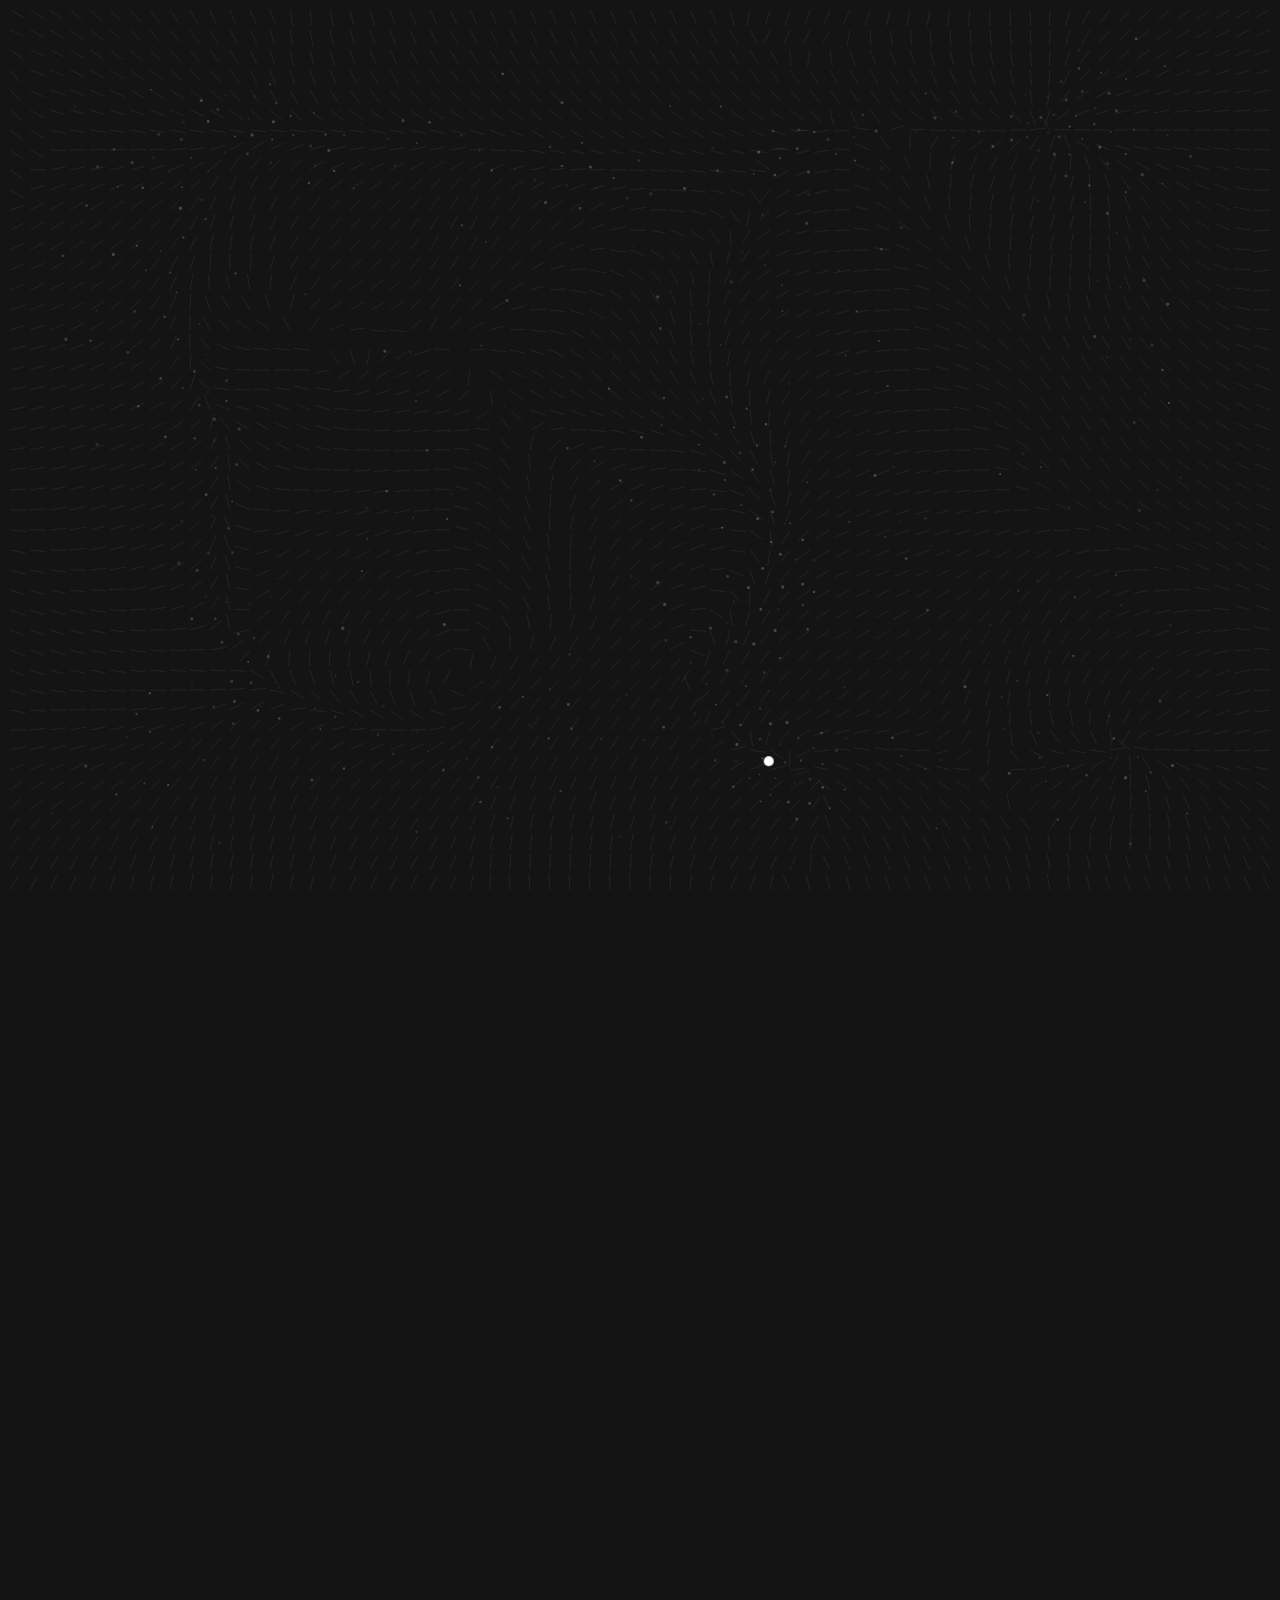
==== index.html @ a370690d "Home: the description starts at column 2 Co-Authored-By: Claude Sonnet 5.5 <noreply@anthropic.com>" ====
<!DOCTYPE html>
<html lang="en" data-theme="dark">
<head>
  <meta charset="UTF-8">
  <script>
    // First-visit intro (see intro.js): mouse/trackpad only, once per session, and
    // only when Home is the entry page (other pages mark the session as seen).
    (function () {
      try {
        var d = document.documentElement;
        // any window shape on a desktop (mouse/trackpad); never touch devices
        var eligible = matchMedia('(pointer: fine)').matches &&
          !matchMedia('(prefers-reduced-motion: reduce)').matches;
        if (eligible && !sessionStorage.getItem('introSeen')) {
          d.classList.add('intro-pending');
          // failsafe: never leave the page hidden if intro.js doesn't start
          setTimeout(function () {
            if (!window.__introReady) {
              d.classList.remove('intro-pending');
              window.dispatchEvent(new Event('intro:revealed'));
            }
          }, 3000);
        }
      } catch (e) {}
    })();
  </script>
  <meta name="viewport" content="width=device-width, initial-scale=1.0">
  <link rel="icon" type="image/png" href="favicon1.png?v=2">
  <title>Current's Wanderers</title>
  <link rel="stylesheet" href="style.css">
  <style>
    /* ---- home page specific: media square + description (first screen), teaser below ---- */
    .media-square {
      position: relative;
      width: 100%;
      aspect-ratio: 1 / 1;
      background: var(--media-bg);
      overflow: hidden;
    }

    /* the source video is a square subject framed inside YouTube's 16:9
       canvas, so we widen the embed to 16:9 relative to our square box
       and center it, cropping away the left/right margins */
    .media-square iframe {
      position: absolute;
      top: 0;
      left: 50%;
      width: 177.78%;
      height: 100%;
      transform: translateX(-50%);
      border: none;
      pointer-events: none;
    }

    .media-blocker {
      position: absolute;
      inset: 0;
      z-index: 1;
    }

    .media-curtain {
      position: absolute;
      inset: 0;
      background: var(--media-bg);
      z-index: 2;
    }

    html[data-theme="dark"] .media-curtain {
      background: #000;
    }

    .media-loading-text {
      position: absolute;
      bottom: 12px;
      left: 14px;
      z-index: 4;
      font-family: 'Paper Mono', monospace;
      font-weight: var(--mono-weight);
      font-size: var(--mono);
      color: var(--fg-dim);
      opacity: 0;
      transition: opacity 0.5s ease;
      pointer-events: none;
    }

    .media-plankton {
      position: absolute;
      width: 10px;
      height: 10px;
      /* the grey the "Loading" text actually reads as (its hairline strokes
         average out lighter than the text colour itself), so the dot isn't
         mistaken for the cursor dot; no glow */
      background: #a0a0a0;
      border-radius: 50%;
      z-index: 3;
      top: 0;
      left: 0;
      transform: translate(-50%, -50%);
      opacity: 0;
      transition: opacity 0.5s ease;
      pointer-events: none;
    }

    html[data-theme="dark"] .media-plankton {
      background: #555;
    }

    /* hangs under the square (which is the media block's whole height) */
    .media-caption {
      position: absolute;
      left: 0;
      top: calc(100% + var(--caption-gap, 6px));
      font-family: 'Paper Mono', monospace;
      font-weight: var(--mono-weight);
      font-size: var(--mono);
      line-height: 1.2;
      color: var(--fg-dim);
    }

    .description {
      position: absolute;
      left: 0;
      bottom: 0;
      width: calc(74.667% + 26px);
      font-family: var(--body-font, 'BDO Grotesk', sans-serif);
      font-weight: var(--body-weight, 400);
      font-size: var(--serif-body);
      line-height: 1.1;
    }

    /* ---- first-visit intro (intro.js): page hidden, native arrow, flow field ---- */
    html.intro-pending .page {
      visibility: hidden;
    }
    /* the video keeps loading underneath and fades in once revealed */
    html.intro-pending .media-square {
      visibility: visible;
      opacity: 0;
    }
    .media-square {
      transition: opacity 1s ease 0.7s;
    }
    html.intro-pending,
    html.intro-pending * {
      cursor: auto !important;
    }
    html.intro-pending .cursor-dot {
      display: none;
    }
    /* nothing underneath the intro can be selected */
    html.intro-pending,
    html.intro-pending * {
      -webkit-user-select: none;
      user-select: none;
    }
    html.intro-pending ::selection {
      background: transparent;
    }
    /* small "[Click me]" that follows the wandering dot */
    .intro-label {
      position: fixed;
      top: 0;
      left: 0;
      z-index: 9999;
      pointer-events: none;
      white-space: nowrap;
      font-family: 'Paper Mono', monospace;
      font-weight: var(--mono-weight, 100);
      font-size: var(--mono, 13px);
      line-height: 1.2;
      color: var(--fg-dim);
      opacity: 0;   /* driven by intro.js: invisible until the pointer is near */
      will-change: transform, opacity;
    }
    .intro-canvas {
      position: fixed;
      top: 0;
      left: 0;
      z-index: 9000;
      pointer-events: none;
      transition: opacity 0.6s ease;
    }
    /* the wandering dot looks exactly like the site's cursor dot */
    .intro-particle {
      position: fixed;
      top: 0;
      left: 0;
      width: 10px;
      height: 10px;
      margin: -5px 0 0 -5px;
      border-radius: 50%;
      background: var(--fg);
      pointer-events: none;
      z-index: 9999;
      will-change: transform;
    }
    /* the first screen: the content column, as tall as what is left of the window
       below the menu bar, so the description sits at the bottom of the
       screen just as it did when the page didn't scroll */
    .home-content {
      flex: 1 1 auto;
      min-width: 0;
      padding-bottom: var(--margin);
    }
    .home-hero {
      position: relative;
      height: calc(100vh - var(--content-top, 22.47vh) - var(--margin));
      min-height: calc(33.4vw - 20px + 15rem);
    }

    /* "Video Trailer": points down to the teaser; only in the horizontal layout */
    .trailer-link {
      display: none;
    }

    /* the teaser below it: same player as the video essays */
    .essay-entry {
      margin-top: 4rem;
    }
    .essay-media {
      min-width: 0;
    }
    .essay-video {
      position: relative;
      width: 100%;
      aspect-ratio: 16 / 9;
      background: var(--media-bg);
      overflow: hidden;
    }
    html[data-theme="dark"] .essay-video {
      background: #000;
    }
    .essay-video video {
      display: block;
      width: 100%;
      height: 100%;
      object-fit: cover;
      pointer-events: none;
    }
    .essay-loading-text {
      position: absolute;
      bottom: 12px;
      left: 14px;
      z-index: 2;
      font-family: 'Paper Mono', monospace;
      font-weight: var(--mono-weight);
      font-size: var(--mono);
      color: var(--fg-dim);
      opacity: 1;
      transition: opacity 0.5s ease;
      pointer-events: none;
    }
    .essay-loading-text.is-hidden {
      opacity: 0;
    }

    /* caption left, YouTube link right; the link drops below the caption
       (left-aligned) when the two don't fit on one line */
    .essay-captions {
      display: flex;
      flex-wrap: wrap;
      justify-content: space-between;
      column-gap: 1.5em;
      margin-top: var(--caption-gap, 6px);
    }

    .essay-caption {
      font-family: 'Paper Mono', monospace;
      font-weight: var(--mono-weight);
      font-size: var(--mono);
      line-height: 1.2;
      color: var(--fg-dim);
    }

    /* ---- on-video overlay controls, shown on hover ---- */
    .video-overlay {
      position: absolute;
      inset: 0;
      display: flex;
      align-items: center;
      justify-content: center;
      background: rgba(0, 0, 0, 0.18);
      /* the buttons and the seek bar are white blended by difference, like the
         cursor dot: they read as the inverse of whatever the video shows behind
         them (dark on a bright frame, white on a dark one) */
      mix-blend-mode: difference;
      opacity: 0;
      transition: opacity 0.15s ease;
      pointer-events: none;
    }
    .essay-video:hover .video-overlay,
    .essay-video:focus-within .video-overlay,
    .essay-video.show-controls .video-overlay {
      opacity: 1;
      pointer-events: auto;
    }

    .video-play {
      background: none;
      border: none;
      color: #fff;
      font-family: 'Paper Mono', monospace;
      font-weight: var(--mono-weight);
      font-size: var(--mono);
      line-height: 1.2;
      cursor: pointer;
      padding: 0.5em 0.9em;
    }

    .video-bar {
      position: absolute;
      left: 0;
      right: 0;
      bottom: 0;
      display: flex;
      align-items: center;
      gap: 0.75em;
      padding: 10px 12px;
    }
    .video-mute,
    .video-fullscreen {
      flex: 0 0 auto;
      background: none;
      border: none;
      color: #fff;
      font-family: 'Paper Mono', monospace;
      font-weight: var(--mono-weight);
      font-size: var(--mono);
      line-height: 1.2;
      cursor: pointer;
      padding: 0;
    }
    .video-mute:hover,
    .video-fullscreen:hover {
      color: rgba(255, 255, 255, 0.7);
    }

    .video-seek {
      flex: 1 1 auto;
      min-width: 0;
      -webkit-appearance: none;
      appearance: none;
      height: 2px;
      background: rgba(255, 255, 255, 0.4);
      cursor: pointer;
    }
    .video-seek::-webkit-slider-thumb {
      -webkit-appearance: none;
      appearance: none;
      width: 11px;
      height: 11px;
      border-radius: 50%;
      background: #fff;
    }
    .video-seek::-moz-range-thumb {
      width: 11px;
      height: 11px;
      border: none;
      border-radius: 50%;
      background: #fff;
    }



    /* ---- landscape: whole page scrolls, title + nav lock to the top ---- */
    @media (orientation: landscape) {
      html, body {
        height: auto;
      }
      html {
        overflow-y: auto;
      }
      body {
        overflow: visible;
      }

      .page {
        display: flex;
        flex-direction: column;
        height: auto;
        min-height: 100vh;
        padding-top: calc(var(--bar-h) + var(--push));
      }



      .content-row {
        display: flex;
        align-items: flex-start;
        padding: 0 0 0 calc(25% + 15px);
      }

      .home-content {
        margin-right: var(--margin);
      }

      /* offsets as percentages of the content column (which starts at 25% + 15px
         of the window and ends one margin before its right edge):
         the left edge of column 3 of the six-column grid, and the page's left margin */
      .home-content {
        --col3-left: calc(11.1111% + (15px + var(--margin)) / 9 + (var(--margin) + var(--gutter)) / 3 - 15px);
        --page-left: calc(-33.3333% - (15px + var(--margin)) / 3 + var(--margin) - 15px);
        --col2-left: calc(-11.1111% - (15px + var(--margin)) / 9 + var(--margin) * 0.66667 + var(--gutter) / 6 - 15px);
      }

      /* the first screen is a column: the video (with its caption) is centred in
         the space between the top and the description, which sits at the bottom */
      .home-hero {
        display: flex;
        flex-direction: column;
      }

      /* the Video Trailer button: at the page's left margin (the content column
         starts at 25% + 15px, hence the negative offset), level with the last
         line of the description */
      .trailer-link {
        display: block;
        position: absolute;
        left: var(--page-left);
        bottom: 0;
        background: none;
        border: none;
        padding: 0;
        color: var(--fg-dim);
        font: inherit;
        font-family: 'Paper Mono', monospace;
        font-weight: var(--mono-weight);
        font-size: var(--mono);
        line-height: calc(var(--serif-body) * 1.1);
        white-space: nowrap;
        cursor: pointer;
        transition: color 0.2s ease;
      }
      .trailer-link:hover {
        color: var(--fg);
      }
      /* the teaser: flush with the page's left margin, 16:9, as wide as it can be
         (up to the right margin) without growing taller than the screen it scrolls
         to (the window minus the menu bar and a margin above and below). The
         button scrolls it right under the menu bar. */
      .essay-entry {
        margin-left: var(--page-left);
        width: min(calc(100% - var(--page-left)), calc((100vh - var(--bar-h) - 2 * var(--margin)) * 16 / 9));
        scroll-margin-top: calc(var(--bar-h) + var(--margin));
        /* tall enough that the page can scroll all the way down to it */
        min-height: calc(100vh - var(--bar-h) - 2 * var(--margin));
      }

      /* the description is one block, flush left, from column 2 to the right
         margin (column 6) */
      .description {
        position: static;
        flex: none;
        margin-left: var(--col2-left);
        width: auto;
      }

      /* Home keeps its big title (the other pages don't). It scrolls with the page,
         only the menu bar stays put; the first screen starts right below it. Its
         height is measured below. */
      :root {
        --content-top: calc(var(--bar-h) + var(--title-h, 0px));
      }
      .title {
        display: block;
        position: static;
        margin: 0;
        padding: 10px var(--margin) 0.75rem;
      }
      /* one line, its size fitted to the window's width (script below) */
      .title {
        font-size: var(--title-fit, var(--serif-title));
      }
      .title .rest {
        white-space: nowrap;
      }

      /* the square spans exactly the two middle columns of the menu's six-column
         grid (columns 3 and 4) */
      .media-block {
        position: relative;
        flex: 1 1 auto;
        min-height: 0;
        display: flex;
        flex-direction: column;
        justify-content: center;
        margin-left: var(--col3-left);
        width: calc(44.4444% + (15px + var(--margin)) * 0.44444 - (var(--margin) + var(--gutter)) * 0.66667);
      }
      .media-block .media-square {
        flex: none;
      }
      .media-block .media-caption {
        position: static;
        flex: none;
        margin-top: var(--caption-gap, 6px);
      }


    }

    @media (orientation: portrait) {
      .content-row,
      .home-content,
      .home-hero {
        display: contents;
      }
      .essay-entry {
        margin-top: 0;
      }

      .media-caption,
      .description {
        position: static;
        left: auto;
        right: auto;
        top: auto;
        bottom: auto;
        width: auto;
      }

      .media-square {
        /* stays position:relative (not static) so the iframe/curtain/
           plankton children keep it as their positioning context */
        position: relative;
        left: auto;
        right: auto;
        top: auto;
        bottom: auto;
        width: 100%;
        height: auto;
        aspect-ratio: 1 / 1;
      }

      .media-caption {
        margin-top: var(--caption-gap, 6px);
      }
    }
  </style>
</head>
<body data-intro>

  <div class="page">

    <h1 class="title"><span class="prefix">01&nbsp;·&nbsp;</span><span class="rest"><span class="seg1">Current’s Wanderers</span> <span class="dot">·</span> <span class="seg2">A Real-Time Bridge to Plankton Life</span></span></h1>

    <div class="credits" id="credits" role="region" aria-label="Credits">
      <div class="credits-inner">
        <p>Massimo Bordogna · Master Thesis Project · 2024-2026 · Interaction Design ZHdK · Department of Design</p>
        <p><span class="credits-sep"> / </span>Mentors · Prof. Dr. Karmen Franinović, Luke Franzke and Anthea Oestreicher</p>
        <p><span class="credits-sep"> / </span>Teaching Assistant · Duy Bui</p>
        <p><span class="credits-sep"> / </span>External collaborators · Marta Reyes and Stefanie Eyring · Eawag «Swiss Federal Institute of Aquatic Science and Technology» · Aquascope</p>
      </div>
    </div>
    <div class="credits-backdrop" id="creditsBackdrop"></div>

    <div class="content-row">
    <nav class="site-nav">
      <button class="nav-toggle" id="navToggle" type="button">[Menu]</button>
      <div class="nav-list" id="navList">
        <a href="index.html" class="active"><span class="nav-num">[01]·</span>[Current’s Wanderers]</a>
        <a href="video-essays.html"><span class="nav-num">[02]·</span>[Video Essays]</a>
        <a href="written-thesis.html"><span class="nav-num">[03]·</span>[Written Thesis]</a>
        <a href="documentation.html"><span class="nav-num">[04]·</span>[Documentation]</a>
        <button class="credits-toggle" id="creditsToggle" type="button" aria-expanded="false" aria-controls="credits">[Credits]</button>
      </div>
    </nav>

    <div class="home-content">

      <div class="home-hero">
      <div class="media-block stack-item">
        <div class="media-square" id="mediaSquare">
          <iframe
            src="https://www.youtube.com/embed/vkPRvcNT_sA?autoplay=1&mute=1&controls=0&disablekb=1&modestbranding=1&playsinline=1&rel=0&iv_load_policy=3&loop=1&playlist=vkPRvcNT_sA"
            allow="autoplay">
          </iframe>
          <div class="media-blocker"></div>
          <div class="media-curtain" id="mediaCurtain"></div>
          <p class="media-loading-text" id="mediaLoadingText">Loading</p>
        </div>
        <p class="media-caption">Recording of the installation</p>
      </div>

      <p class="description stack-item">Current’s Wanderers was active for sixteen days, from June 11 to June 26, 2026, at the ZHdK diploma Exhibition. During that period of time, it enabled a real-time physical interaction with plankton life in Lake Greifensee. This might have been one of the first attempts to bridge the perceptual gap between planktonic and human ecosystems through a real-time multisensory interface.</p>
      <button class="trailer-link" id="trailerLink" type="button">[↓ Video Trailer ↓]</button>
      </div>

      <div class="essay-entry">
        <div class="essay-media">
          <div class="essay-video">
            <video src="Media/teaser.mp4" autoplay muted loop playsinline preload="auto"></video>
            <p class="essay-loading-text">Loading</p>
            <div class="video-overlay">
              <button class="video-play" type="button" aria-label="Pause">[Pause]</button>
              <div class="video-bar">
                <button class="video-mute" type="button" aria-label="Unmute">[Unmute]</button>
                <input class="video-seek" type="range" min="0" max="100" step="0.1" value="0" aria-label="Seek">
                <button class="video-fullscreen" type="button" aria-label="Fullscreen">[Fullscreen]</button>
              </div>
            </div>
          </div>
        </div>
      </div>

    </div>
    </div>

    <footer class="site-footer">
      <p>Massimo Bordogna</p>
      <p>Project concluded in June 2026</p>
      <p>@Zurich University of the Arts · Department Design, Interaction Design</p>
    </footer>

  </div>

  <script src="script.js"></script>
  <script>
    // Loading curtain over the YouTube embed: hides the brief flash of
    // YouTube's own branding/overlay while the player spins up, with a
    // small "plankton" dot animating on top while it waits.
    const PLANKTON_COUNT = 1;

    const mediaCurtain = document.getElementById('mediaCurtain');
    const mediaLoadingText = document.getElementById('mediaLoadingText');
    const mediaWrapper = document.getElementById('mediaSquare');

    let planktons = [];
    let planktonRafId = null;
    let planktonLastFrame = 0;

    function createPlanktonElements() {
      for (let i = 0; i < PLANKTON_COUNT; i++) {
        const el = document.createElement('div');
        el.className = 'media-plankton';
        mediaWrapper.appendChild(el);
        planktons.push({
          el, x: 0.5, y: 0.5, angle: 0, targetAngle: 0,
          speed: 0.05, targetSpeed: 0.05,
          nextTurnTime: 0, nextSpeedChangeTime: 0
        });
      }
    }

    function applyPlanktonPosition(p) {
      const rect = mediaWrapper.getBoundingClientRect();
      p.el.style.left = (p.x * rect.width) + 'px';
      p.el.style.top = (p.y * rect.height) + 'px';
    }

    function stepPlankton(p, now, dt) {
      if (now >= p.nextTurnTime) {
        const maxTurn = Math.PI / 4;
        p.targetAngle = p.angle + (Math.random() - 0.5) * 2 * maxTurn;
        p.nextTurnTime = now + 800 + Math.random() * 1200;
      }
      if (now >= p.nextSpeedChangeTime) {
        p.targetSpeed = 0.03 + Math.random() * 0.06;
        p.nextSpeedChangeTime = now + 1500 + Math.random() * 2000;
      }

      const safeMargin = 0.22;
      const distToEdgeX = Math.min(p.x, 1 - p.x);
      const distToEdgeY = Math.min(p.y, 1 - p.y);
      const distToEdge = Math.min(distToEdgeX, distToEdgeY);

      if (distToEdge < safeMargin) {
        const angleToCenter = Math.atan2(0.5 - p.y, 0.5 - p.x);
        const pull = 1 - (distToEdge / safeMargin);
        let diff = angleToCenter - p.targetAngle;
        diff = Math.atan2(Math.sin(diff), Math.cos(diff));
        p.targetAngle += diff * pull * 0.6;
      }

      p.angle += (p.targetAngle - p.angle) * Math.min(1, dt * 0.6);
      p.speed += (p.targetSpeed - p.speed) * Math.min(1, dt * 0.5);

      let nextX = p.x + Math.cos(p.angle) * p.speed * dt;
      let nextY = p.y + Math.sin(p.angle) * p.speed * dt;
      p.x = Math.min(0.95, Math.max(0.05, nextX));
      p.y = Math.min(0.95, Math.max(0.05, nextY));

      applyPlanktonPosition(p);
    }

    function animateAll(now) {
      const dt = (now - planktonLastFrame) / 1000;
      planktonLastFrame = now;
      for (const p of planktons) stepPlankton(p, now, dt);
      planktonRafId = requestAnimationFrame(animateAll);
    }

    function startPlankton() {
      const now = performance.now();
      planktonLastFrame = now;
      for (const p of planktons) {
        p.x = 0.3 + Math.random() * 0.4;
        p.y = 0.3 + Math.random() * 0.4;
        p.angle = Math.random() * Math.PI * 2;
        p.targetAngle = p.angle;
        p.speed = 0.05;
        p.targetSpeed = 0.05;
        p.nextTurnTime = now + 800 + Math.random() * 800;
        p.nextSpeedChangeTime = now + 1500 + Math.random() * 1500;
        p.el.style.opacity = '1';
        applyPlanktonPosition(p);
      }
      planktonRafId = requestAnimationFrame(animateAll);
    }

    function stopPlankton() {
      for (const p of planktons) p.el.style.opacity = '0';
      if (planktonRafId) {
        cancelAnimationFrame(planktonRafId);
        planktonRafId = null;
      }
    }

    function showMediaCurtain() {
      mediaCurtain.style.transition = 'none';
      mediaCurtain.style.opacity = '1';
      mediaLoadingText.style.opacity = '1';
    }

    function hideMediaCurtain() {
      mediaCurtain.style.transition = 'opacity 1s ease';
      mediaCurtain.style.opacity = '0';
      mediaLoadingText.style.opacity = '0';
    }

    function runMediaCurtain(delay) {
      showMediaCurtain();
      startPlankton();
      setTimeout(() => {
        hideMediaCurtain();
        stopPlankton();
      }, delay);
    }

    createPlanktonElements();
    const introPending = () => document.documentElement.classList.contains('intro-pending');
    if (introPending()) {
      // first-visit intro: start the loading curtain once the page is revealed
      window.addEventListener('intro:revealed', () => runMediaCurtain(6000), { once: true });
    } else {
      runMediaCurtain(6000);
    }

    document.addEventListener('visibilitychange', () => {
      if (document.visibilityState === 'visible' && !introPending()) {
        runMediaCurtain(6000);
      }
    });
  </script>
  <script>

    // landscape: the title's size is fitted so the line fills the window between
    // the margins; its height then feeds the first-screen layout (--content-top)
    (function () {
      const title = document.querySelector('.title');
      const rest = title.querySelector('.rest');
      const root = document.documentElement;
      const landscape = window.matchMedia('(orientation: landscape)');

      function fitTitle() {
        if (landscape.matches) {
          const cs = getComputedStyle(title);
          const avail = title.clientWidth - parseFloat(cs.paddingLeft) - parseFloat(cs.paddingRight);
          root.style.setProperty('--title-fit', '100px');
          const w = rest.getBoundingClientRect().width;
          if (w > 0) root.style.setProperty('--title-fit', (100 * avail / w) + 'px');
        } else {
          root.style.removeProperty('--title-fit');
        }
        root.style.setProperty('--title-h', title.offsetHeight + 'px');
      }
      fitTitle();
      window.addEventListener('resize', fitTitle);
      window.addEventListener('orientationchange', fitTitle);
      if (document.fonts && document.fonts.ready) document.fonts.ready.then(fitTitle);
    })();

    document.getElementById('trailerLink').addEventListener('click', () => {
      const reduce = window.matchMedia('(prefers-reduced-motion: reduce)').matches;
      document.querySelector('.essay-entry').scrollIntoView({ behavior: reduce ? 'auto' : 'smooth', block: 'start' });
    });

    document.querySelectorAll('.essay-media').forEach((media) => {
      const container = media.querySelector('.essay-video');
      const video = media.querySelector('video');
      const loadingText = media.querySelector('.essay-loading-text');
      const playBtn = media.querySelector('.video-play');
      const muteBtn = media.querySelector('.video-mute');
      const fsBtn = media.querySelector('.video-fullscreen');
      const seek = media.querySelector('.video-seek');

      if (video.readyState >= 3) {
        loadingText.classList.add('is-hidden');
      } else {
        video.addEventListener('playing', () => {
          loadingText.classList.add('is-hidden');
        }, { once: true });
      }

      let hideTimer = null;
      container.addEventListener('click', (e) => {
        // a click anywhere on the video (not on its own buttons) stops / restarts it
        if (!e.target.closest('button, input')) {
          if (video.paused) video.play(); else video.pause();
        }
        container.classList.add('show-controls');
        clearTimeout(hideTimer);
        hideTimer = setTimeout(() => {
          container.classList.remove('show-controls');
        }, 3000);
      });

      playBtn.addEventListener('click', () => {
        if (video.paused) {
          video.play();
        } else {
          video.pause();
        }
      });
      video.addEventListener('play', () => { playBtn.textContent = '[Pause]'; });
      video.addEventListener('pause', () => { playBtn.textContent = '[Play]'; });

      muteBtn.addEventListener('click', () => {
        video.muted = !video.muted;
        muteBtn.textContent = video.muted ? '[Unmute]' : '[Mute]';
      });

      // Fullscreen the whole player, not the bare <video>: only the fullscreen
      // element (and what's inside it) is shown, so going fullscreen with just
      // the video lost the controls and the cursor dot. The CSS letterboxes the
      // video in fullscreen instead of cropping it.
      const fsElement = () => document.fullscreenElement || document.webkitFullscreenElement;
      fsBtn.addEventListener('click', () => {
        if (fsElement() === container) {
          (document.exitFullscreen || document.webkitExitFullscreen).call(document);
        } else if (container.requestFullscreen || container.webkitRequestFullscreen) {
          (container.requestFullscreen || container.webkitRequestFullscreen).call(container);
        } else if (video.webkitEnterFullscreen) {
          video.webkitEnterFullscreen();   // iPhone: only the native player can go fullscreen
        }
      });
      const syncFsLabel = () => {
        fsBtn.textContent = fsElement() === container ? '[Exit Fullscreen]' : '[Fullscreen]';
      };
      document.addEventListener('fullscreenchange', syncFsLabel);
      document.addEventListener('webkitfullscreenchange', syncFsLabel);

      let seeking = false;
      video.addEventListener('timeupdate', () => {
        if (seeking || !video.duration) return;
        seek.value = (video.currentTime / video.duration) * 100;
      });
      seek.addEventListener('input', () => {
        seeking = true;
        if (video.duration) {
          video.currentTime = (seek.value / 100) * video.duration;
        }
      });
      seek.addEventListener('change', () => { seeking = false; });
    });
  </script>
  <script src="intro.js"></script>
</body>
</html>
---- style.css ----
@font-face {
  font-family: 'BDO Grotesk';
  src: url('Fonts/BDOGrotesk-Regular.woff2') format('woff2');
  font-weight: 400;
  font-style: normal;
  font-display: swap;
  /* BDO's x-height is tall: scale it down so the sizes below stay balanced */
  size-adjust: 90%;
}
@font-face {
  font-family: 'BDO Grotesk';
  src: url('Fonts/BDOGrotesk-Medium.woff2') format('woff2');
  font-weight: 500;
  font-style: normal;
  font-display: swap;
  /* BDO's x-height is tall: scale it down so the sizes below stay balanced */
  size-adjust: 90%;
}
@font-face {
  font-family: 'Paper Mono';
  src: url('Fonts/PaperMono-Thin.woff2') format('woff2');
  font-weight: 100;
  font-style: normal;
  font-display: swap;
}
@font-face {
  font-family: 'Paper Mono';
  src: url('Fonts/PaperMono-Regular.woff2') format('woff2');
  font-weight: 400;
  font-style: normal;
  font-display: swap;
}

* { margin: 0; padding: 0; box-sizing: border-box; }

:root {
  --margin: 20px;
  --gutter: 20px;
  /* distance from the top edge to the credits (a tenth of --margin) */
  --credits-top: 2px;
  --mono: clamp(11px, 0.9vw, 15px);
  /* gap between the top of the first menu item's box and its visible text:
     desktop content starts here so it lines up with that text */
  --nav-text-offset: calc(var(--mono) * 0.82);
  --mono-weight: 100;
  /* distance between any video/image and its caption */
  --caption-gap: 6px;
  --serif-title: clamp(32px, 3.66vw, 63px);
  --serif-body: calc(var(--mono) * 1.5);
  /* body copy + title: swap family/weight here to try other fonts */
  --body-font: 'BDO Grotesk', sans-serif;
  --body-weight: 400;
  --title-font: 'BDO Grotesk', sans-serif;
  --title-weight: 500;

  /* the site is dark only */
  color-scheme: dark;
  --bg: #141414;
  --fg: #fff;
  --fg-dim: rgba(255, 255, 255, 0.5);
  --media-bg: #7a7a7a;
}

html, body {
  height: 100%;
  overflow: hidden;
}

/* reserve the scrollbar's width on every page so switching between
   fixed and scrolling pages doesn't shift the layout sideways */
html {
  scrollbar-gutter: stable;
}

body {
  background: var(--bg);
  color: var(--fg);
  font-family: var(--body-font);
  transition: background 0.2s ease, color 0.2s ease;
}

a, a:visited, a:hover, a:active {
  color: inherit;
  text-decoration: none;
}

/* custom dot cursor (desktop/mouse only, native cursor stays on touch) */
@media (pointer: fine) {
  * {
    /* An invisible 16px image, with "none" as the fallback. A plain "none"
       makes Safari hide the cursor only "until the mouse moves", so the arrow
       comes back after a scroll, a key press, a window switch or a click that
       changes what is under the pointer, and stays until the mouse moves.
       An image cursor is never "re-shown" like that. */
    cursor: url("[data-uri]") 8 8, none !important;
  }
}

.cursor-dot {
  display: none;
  position: fixed;
  top: 0;
  left: 0;
  width: 10px;
  height: 10px;
  border-radius: 50%;
  /* white, blended by difference: on a dark background it reads white, on a
     white one black, in between it is the inverse of whatever lies under it */
  background: #fff;
  mix-blend-mode: difference;
  pointer-events: none;
  z-index: 9999;
  transform: translate(-50%, -50%);
  transition: transform 0.15s ease;
}
@media (pointer: fine) {
  .cursor-dot {
    display: block;
  }
}
.cursor-dot.is-hover {
  transform: translate(-50%, -50%) scale(1.25);
}

.page {
  position: relative;
  width: 100%;
  height: 100vh;
}

/* masthead title */
.title {
  position: absolute;
  left: var(--margin);
  right: var(--margin);
  top: 11.28vh;
  display: flex;
  align-items: baseline;
  font-family: var(--title-font);
  font-weight: var(--title-weight);
  font-size: var(--serif-title);
  line-height: 1.1;
}
.title .prefix {
  flex: 0 0 auto;
  white-space: nowrap;
}
/* Chapter numbers (menu entries and page titles) are not shown: just names.
   They stay in the markup so they can come back. */
.nav-num,
.title .prefix {
  display: none;
}
.title .rest {
  flex: 1 1 auto;
  min-width: 0;
}
.title .seg1,
.title .seg2 {
  white-space: nowrap;
}

/* credits, top right area */
.credits {
  position: absolute;
  left: calc(25% + 15px);
  right: var(--margin);
  top: var(--credits-top);
  font-family: 'Paper Mono', monospace;
  font-weight: var(--mono-weight);
  font-size: var(--mono);
  line-height: 1.1;
  color: var(--fg-dim);
}

/* credits read as one continuous line of text, entries separated by slashes
   (on every screen size; it wraps like normal text when it doesn't fit) */
.credits p {
  display: inline;
}

/* the credits drawer's pieces only exist in the horizontal layout */
.credits-toggle,
.credits-backdrop {
  display: none;
}

/* left sidebar nav */
.site-nav {
  position: absolute;
  left: var(--margin);
  top: 22.47vh;
  font-family: 'Paper Mono', monospace;
  font-weight: var(--mono-weight);
  font-size: var(--mono);
  line-height: 2.4;
  white-space: nowrap;
}
.site-nav a {
  display: block;
  width: fit-content;
  color: var(--fg-dim);
}
.site-nav a.active {
  color: var(--fg);
}
.nav-toggle {
  display: none;
}

.site-nav a:hover {
  color: var(--fg);
}

/* footer at the very end of every page: mono text, centred lines on a phone,
   one line on the six-column grid in the horizontal layout (see below) */
.site-footer {
  margin-top: auto;
  padding: calc(var(--margin) * 3) var(--margin) calc(var(--margin) / 2);
  font-family: 'Paper Mono', monospace;
  font-weight: var(--mono-weight);
  font-size: var(--mono);
  line-height: 1.3;
  color: var(--fg-dim);
  text-align: center;
}

/* "under construction" note for pages that don't have content yet */
.construction-note {
  position: absolute;
  left: calc(25% + 15px);
  top: calc(22.47vh + var(--nav-text-offset));
  font-family: var(--body-font);
  font-weight: var(--body-weight);
  font-size: var(--serif-body);
  line-height: 1.1;
}

/* Fullscreen video player: the whole player goes fullscreen (so the controls and
   the cursor dot come with it) and the video is letterboxed, never cropped.
   The two selectors are separate rules on purpose: an unknown one would
   invalidate a combined rule in older browsers. */
.essay-video:fullscreen {
  background: #000;
}
.essay-video:fullscreen video {
  object-fit: contain;
}
.essay-video:-webkit-full-screen {
  background: #000;
}
.essay-video:-webkit-full-screen video {
  object-fit: contain;
}

/* The Portfolio link (not in use for now): top-left in the horizontal layout. */
.portfolio-top {
  display: none;
}
@media (orientation: landscape) {
  .portfolio-top {
    display: block;
    position: absolute;
    left: var(--margin);
    top: var(--credits-top);
    font-family: 'Paper Mono', monospace;
    font-weight: var(--mono-weight);
    font-size: var(--mono);
    line-height: 1.1;
    color: var(--fg-dim);
    white-space: nowrap;
  }
  .portfolio-top:hover {
    color: var(--fg);
  }
}

/* how far the credits drawer has pushed everything down (animated) */
@property --push {
  syntax: '<length>';
  inherits: true;
  initial-value: 0px;
}

/* ---- landscape: the menu is a bar across the top; its last column opens the
   credits drawer, which pushes the whole page down ---- */
@media (orientation: landscape) {
  :root {
    /* height of the top bar: one line of mono text with half a margin above it
       and a quarter of a margin (half of that) below it */
    --bar-h: calc(var(--margin) * 0.75 + var(--mono) * 1.1);
    /* where the content starts, under the bar */
    --content-top: calc(var(--bar-h) + var(--margin));
    --drawer-ms: 450ms;
    /* mono text is 15% smaller than the base size */
    --mono: calc(clamp(11px, 0.9vw, 15px) * 0.85);
    /* body copy (BDO Grotesk) stays at 1.1x the base mono size: it looks
       smaller than mono at the same size (its size-adjust is 90%) */
    --serif-body: calc(clamp(11px, 0.9vw, 15px) * 1.1);
    /* the drawer's natural height is measured by script.js */
    --drawer-h: 0px;
    transition: --push var(--drawer-ms) cubic-bezier(0.22, 0.8, 0.26, 1);
  }
  :root.credits-open {
    --push: var(--drawer-h);
  }

  .site-nav {
    position: fixed;
    top: var(--push);
    left: 0;
    right: 0;
    z-index: 40;
    height: var(--bar-h);
    padding: calc(var(--margin) / 2) var(--margin) calc(var(--margin) / 4);
    background: var(--bg);
    line-height: 1.1;
  }
  /* six equal columns across the window: the four entries take the first four;
     Credits sits at the right margin */
  .nav-list {
    display: grid;
    grid-template-columns: repeat(6, minmax(0, 1fr));
    column-gap: var(--gutter);
  }

  .credits-toggle {
    display: block;
    grid-column: 6;
    justify-self: end;
    width: fit-content;
    background: none;
    border: none;
    padding: 0;
    color: var(--fg-dim);
    font: inherit;
    line-height: inherit;
    white-space: nowrap;
    cursor: pointer;
    transition: color 0.2s ease;
  }
  .credits-toggle:hover,
  .credits-open .credits-toggle {
    color: var(--fg);
  }

  /* the drawer: fixed above the bar, as tall as the push */
  .credits {
    position: fixed;
    top: 0;
    left: 0;
    right: 0;
    z-index: 40;
    height: var(--push);
    overflow: hidden;
    background: #f5f5f5;
    color: #000;
    line-height: 1.1;
    visibility: hidden;
    transition: visibility 0s linear var(--drawer-ms);
  }
  .credits-open .credits {
    visibility: visible;
    transition-delay: 0s;
  }
  /* same distance from the drawer's edges as the menu has from the window's top */
  .credits-inner {
    /* the text starts at column 2 of the six-column grid */
    padding: calc(var(--margin) / 2) var(--margin) calc(var(--margin) / 2) calc(16.6667% + (var(--margin) * 4 + var(--gutter)) / 6);
  }

  /* invisible: clicking the page under the bar closes the drawer */
  .credits-backdrop {
    display: block;
    position: fixed;
    top: calc(var(--push) + var(--bar-h));
    left: 0;
    right: 0;
    bottom: 0;
    z-index: 30;
    pointer-events: none;
  }
  .credits-open .credits-backdrop {
    pointer-events: auto;
  }

  /* the big page titles are not shown here: the menu already names the page */
  .title {
    display: none;
  }
}

@media (prefers-reduced-motion: reduce) {
  :root {
    --drawer-ms: 1ms;
  }
}

/* ---- landscape footer: one line on the grid: name in column 1, "Project
   concluded" in column 2, the school in column 4 ---- */
@media (orientation: landscape) {
  .site-footer {
    display: grid;
    grid-template-columns: repeat(6, minmax(0, 1fr));
    column-gap: var(--gutter);
    text-align: left;
    white-space: nowrap;
  }
  .site-footer p:nth-child(1) { grid-column: 1; }
  .site-footer p:nth-child(2) { grid-column: 2; }
  .site-footer p:nth-child(3) { grid-column: 4; }
}

/* ---- portrait: single column, no absolute grid ---- */
@media (orientation: portrait) {
  html, body {
    height: auto;
  }
  html {
    overflow-y: auto;
  }
  body {
    overflow: visible;
  }

  .page {
    height: auto;
    display: flex;
    flex-direction: column;
    gap: 1.25rem;
    padding: var(--margin);
    padding-top: var(--credits-top);
  }

  .credits,
  .site-nav,
  .stack-item {
    position: static;
    left: auto;
    right: auto;
    top: auto;
    bottom: auto;
    width: auto;
  }

  .credits {
    order: -2;
    /* halves the credits -> title distance (flex gap 20px + title padding) */
    margin-bottom: -1rem;
  }
  .title {
    order: -1;
    display: block;
    /* pins to the top edge on scroll, covering the credits (which
       sit above it in flow) as they scroll out of view */
    position: sticky;
    left: auto;
    right: auto;
    bottom: auto;
    top: 0;
    z-index: 10;
    width: auto;
    margin: 0 calc(-1 * var(--margin));
    padding: 0.75rem var(--margin);
    background: var(--bg);
  }
  .title .prefix,
  .title .dot {
    display: none;
  }
  .title .rest {
    display: inline;
  }
  .title .seg1 {
    white-space: normal;
  }
  .title .seg2 {
    display: block;
    white-space: normal;
  }

  .site-nav .nav-num {
    display: none;
  }

  .site-nav a {
    display: block;
  }

  .nav-toggle {
    display: block;
    background: none;
    border: none;
    color: var(--fg-dim);
    font-family: inherit;
    font-weight: inherit;
    font-size: inherit;
    line-height: inherit;
    cursor: pointer;
    padding: 0;
    text-align: left;
  }
  .nav-toggle:hover {
    color: var(--fg);
  }

  .nav-list {
    display: none;
    margin-top: 0.5rem;
  }
  .nav-list.open {
    display: block;
  }
}
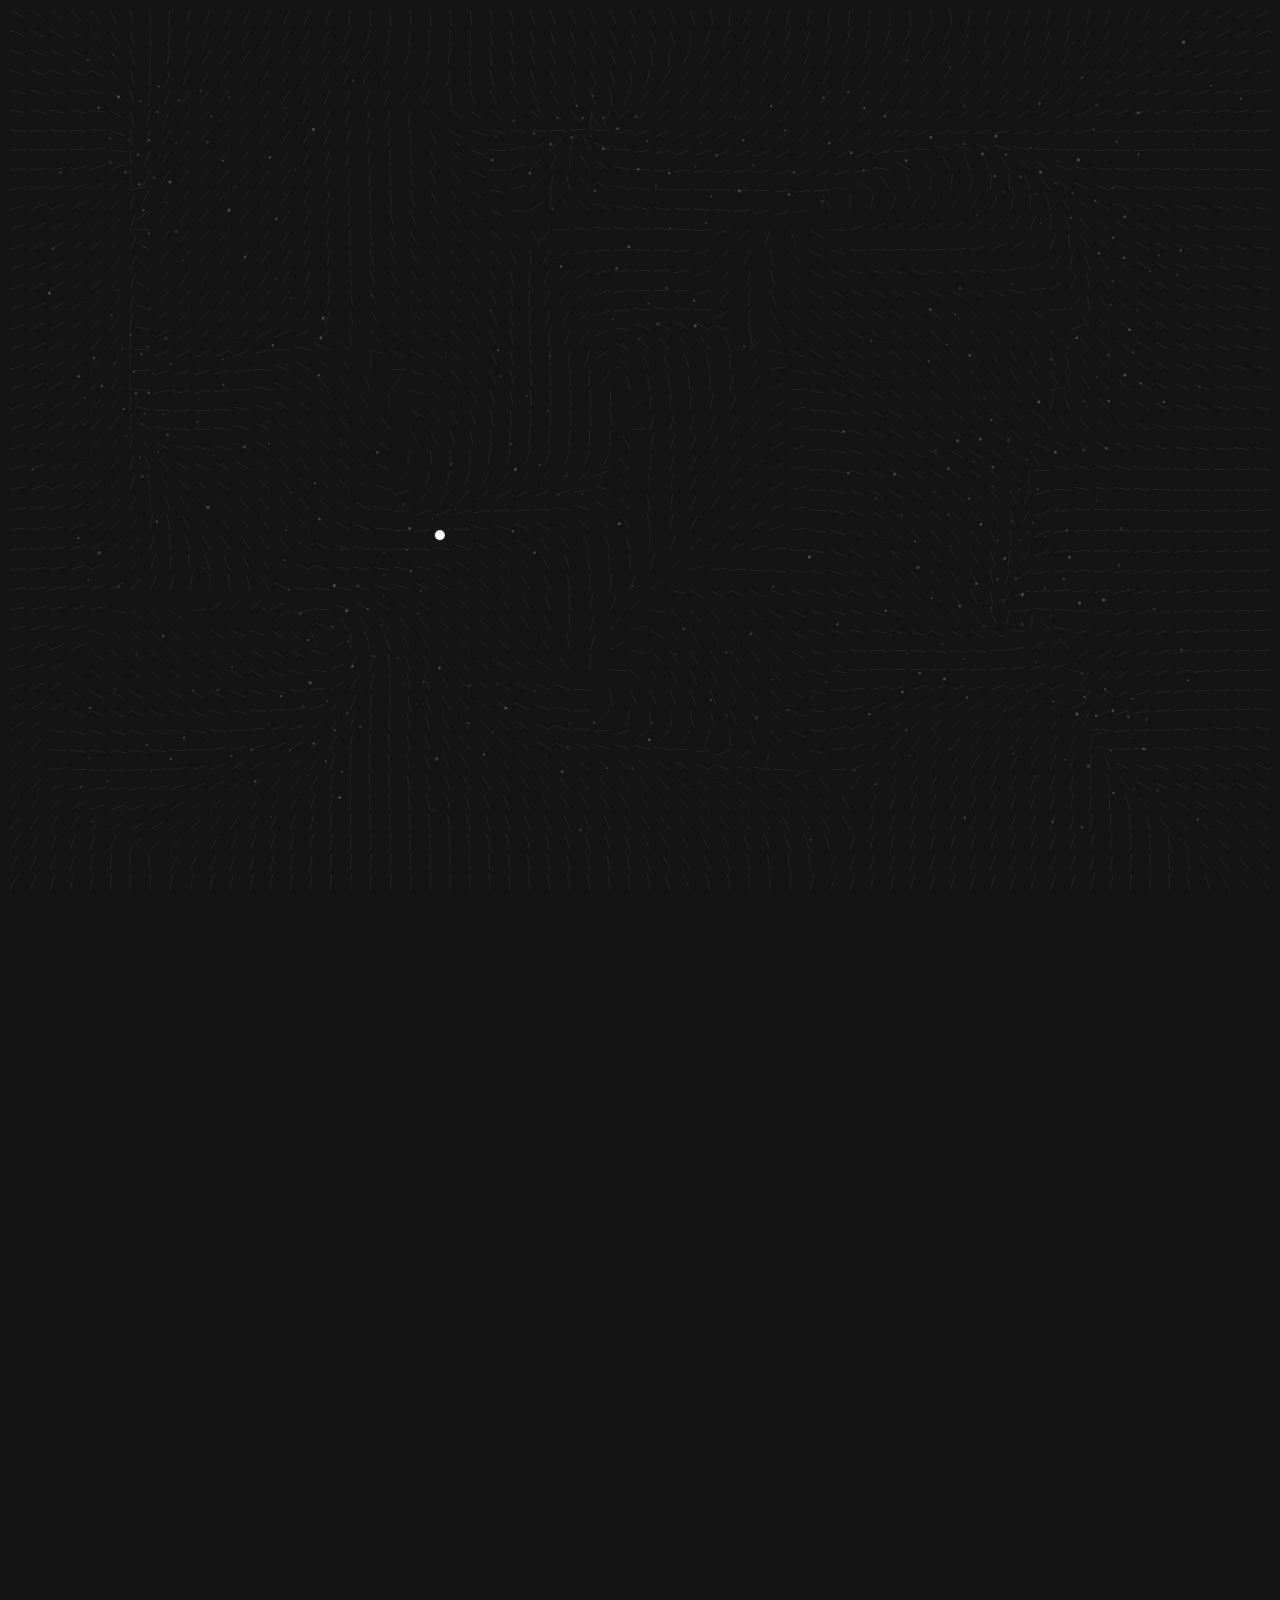
==== commit 5e4502a5: "Add Live Data to the menu The fifth entry of the top menu (column 5 of the six-column grid), on ever" ====
--- a/index.html
+++ b/index.html
@@ -562,6 +562,7 @@
         <a href="video-essays.html"><span class="nav-num">[02]·</span>[Video Essays]</a>
         <a href="written-thesis.html"><span class="nav-num">[03]·</span>[Written Thesis]</a>
         <a href="documentation.html"><span class="nav-num">[04]·</span>[Documentation]</a>
+        <a href="live-data.html"><span class="nav-num">[05]·</span>[Live Data]</a>
         <button class="credits-toggle" id="creditsToggle" type="button" aria-expanded="false" aria-controls="credits">[Credits]</button>
       </div>
     </nav>
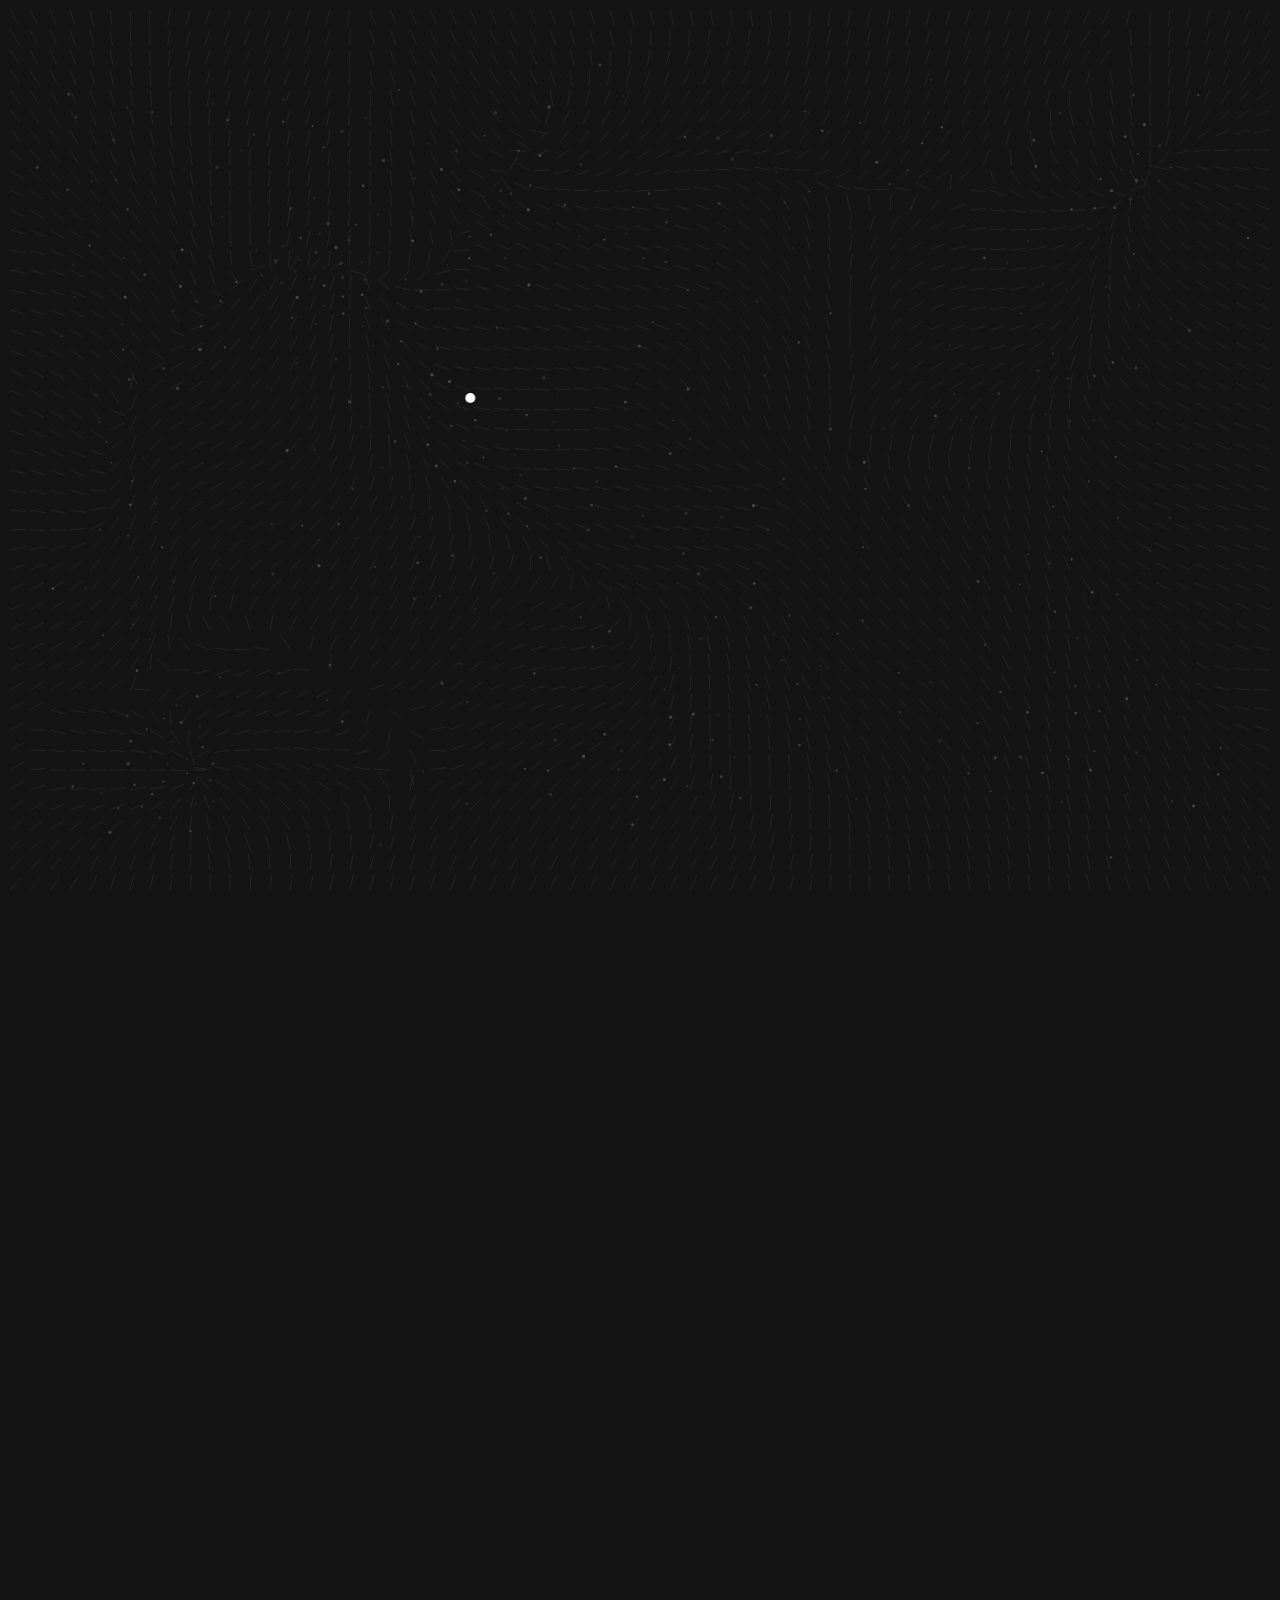
==== commit e83fb4f1: "Home title on trial in Apfel Grotezk Brukt Collletttivo's Apfel Grotezk, Brukt style (SIL Open Font " ====
--- a/index.html
+++ b/index.html
@@ -30,6 +30,13 @@
   <link rel="stylesheet" href="style.css">
   <style>
     /* ---- home page specific: media square + description (first screen), teaser below ---- */
+
+    /* trial: the Home title in Apfel Grotezk Brukt (one weight only). To go back to the grotesque,
+       delete this rule. */
+    .title {
+      font-family: 'Apfel Grotezk Brukt', var(--title-font);
+      font-weight: 400;
+    }
     .media-square {
       position: relative;
       width: 100%;
@@ -562,7 +569,6 @@
         <a href="video-essays.html"><span class="nav-num">[02]·</span>[Video Essays]</a>
         <a href="written-thesis.html"><span class="nav-num">[03]·</span>[Written Thesis]</a>
         <a href="documentation.html"><span class="nav-num">[04]·</span>[Documentation]</a>
-        <a href="live-data.html"><span class="nav-num">[05]·</span>[Live Data]</a>
         <button class="credits-toggle" id="creditsToggle" type="button" aria-expanded="false" aria-controls="credits">[Credits]</button>
       </div>
     </nav>
--- a/style.css
+++ b/style.css
@@ -15,6 +15,14 @@
   font-display: swap;
   /* BDO's x-height is tall: scale it down so the sizes below stay balanced */
   size-adjust: 90%;
+}
+/* Apfel Grotezk, "Brukt" style (Collletttivo, SIL Open Font License 1.1): on trial for the Home title */
+@font-face {
+  font-family: 'Apfel Grotezk Brukt';
+  src: url('Fonts/ApfelGrotezk-Brukt.woff2') format('woff2');
+  font-weight: 400;
+  font-style: normal;
+  font-display: swap;
 }
 @font-face {
   font-family: 'Paper Mono';
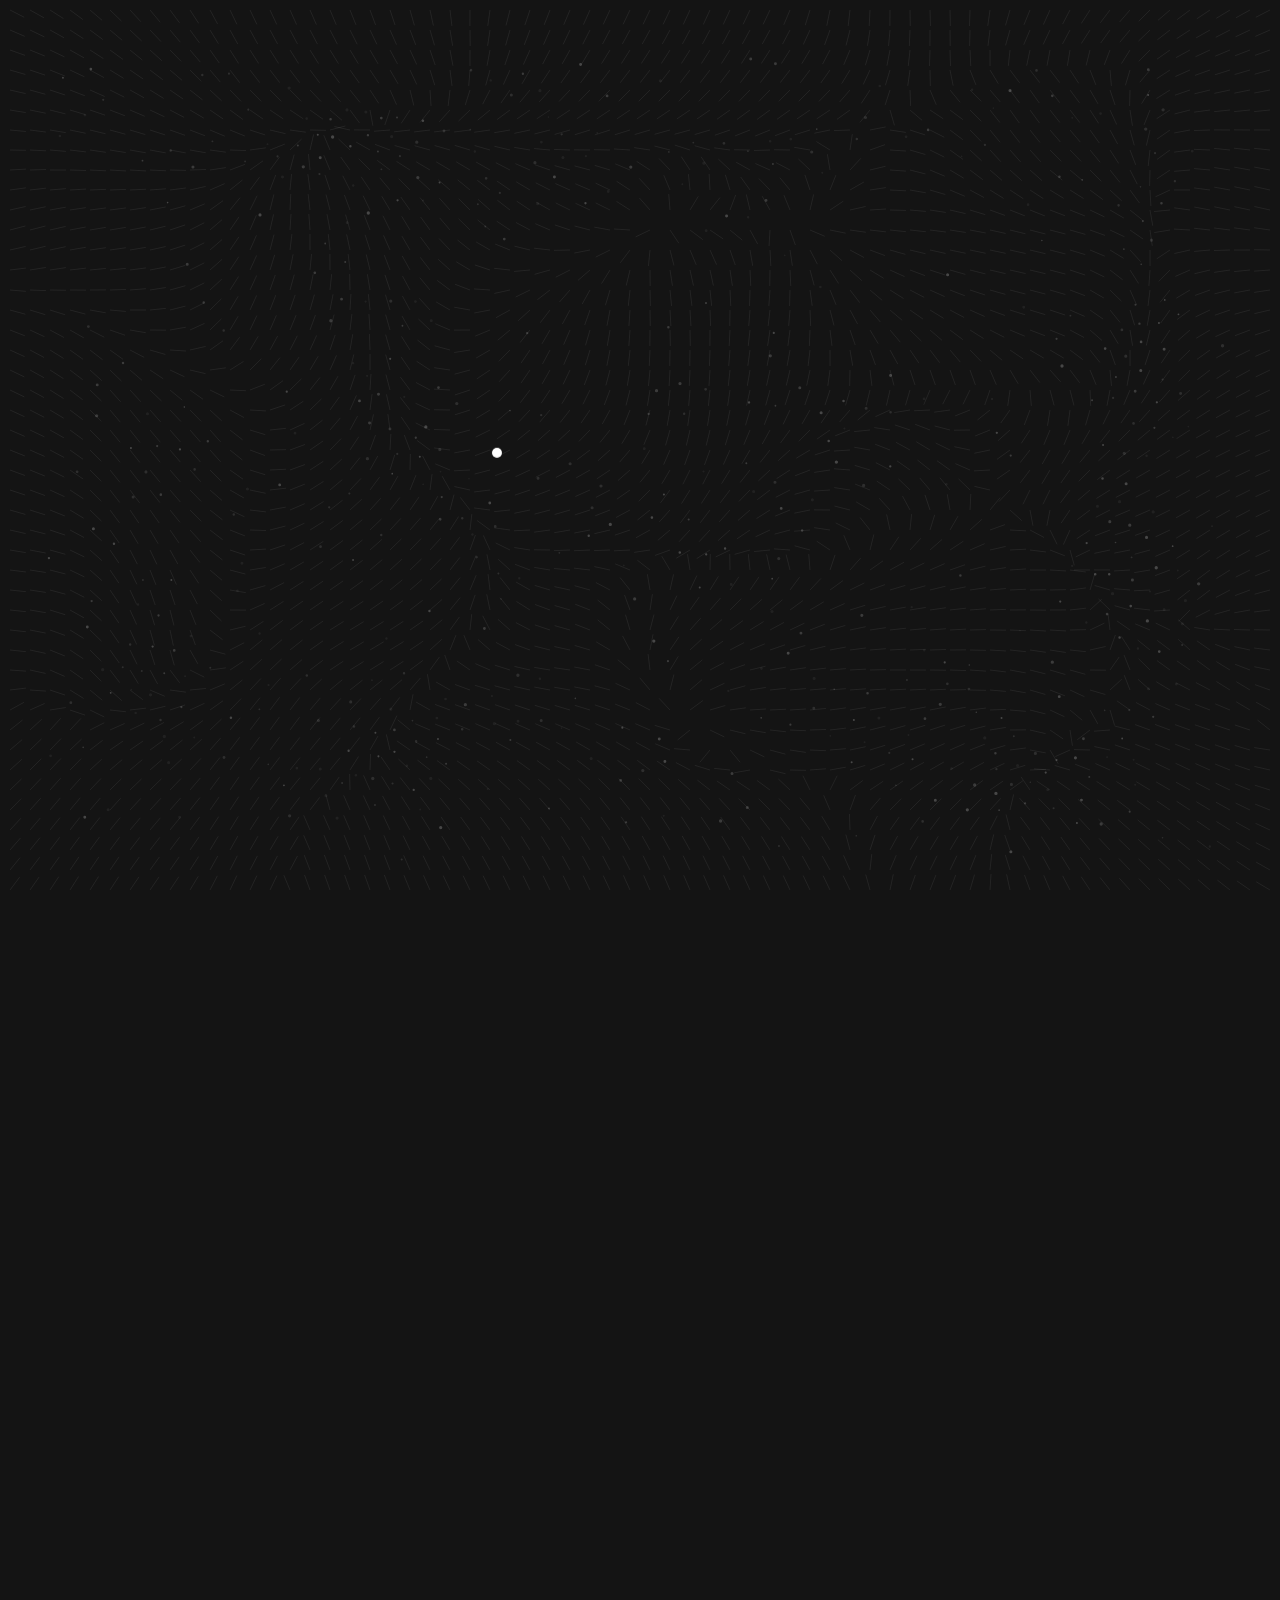
==== commit ca9efe67: "Keep Apfel Grotezk Brukt for the Home title (comments no longer say "trial") Co-Authored-By: Claude " ====
--- a/index.html
+++ b/index.html
@@ -31,8 +31,7 @@
   <style>
     /* ---- home page specific: media square + description (first screen), teaser below ---- */
 
-    /* trial: the Home title in Apfel Grotezk Brukt (one weight only). To go back to the grotesque,
-       delete this rule. */
+    /* the Home title is set in Apfel Grotezk Brukt (one weight only), with the grotesque as fallback */
     .title {
       font-family: 'Apfel Grotezk Brukt', var(--title-font);
       font-weight: 400;
--- a/style.css
+++ b/style.css
@@ -16,7 +16,7 @@
   /* BDO's x-height is tall: scale it down so the sizes below stay balanced */
   size-adjust: 90%;
 }
-/* Apfel Grotezk, "Brukt" style (Collletttivo, SIL Open Font License 1.1): on trial for the Home title */
+/* Apfel Grotezk, "Brukt" style (Collletttivo, SIL Open Font License 1.1): the Home title */
 @font-face {
   font-family: 'Apfel Grotezk Brukt';
   src: url('Fonts/ApfelGrotezk-Brukt.woff2') format('woff2');
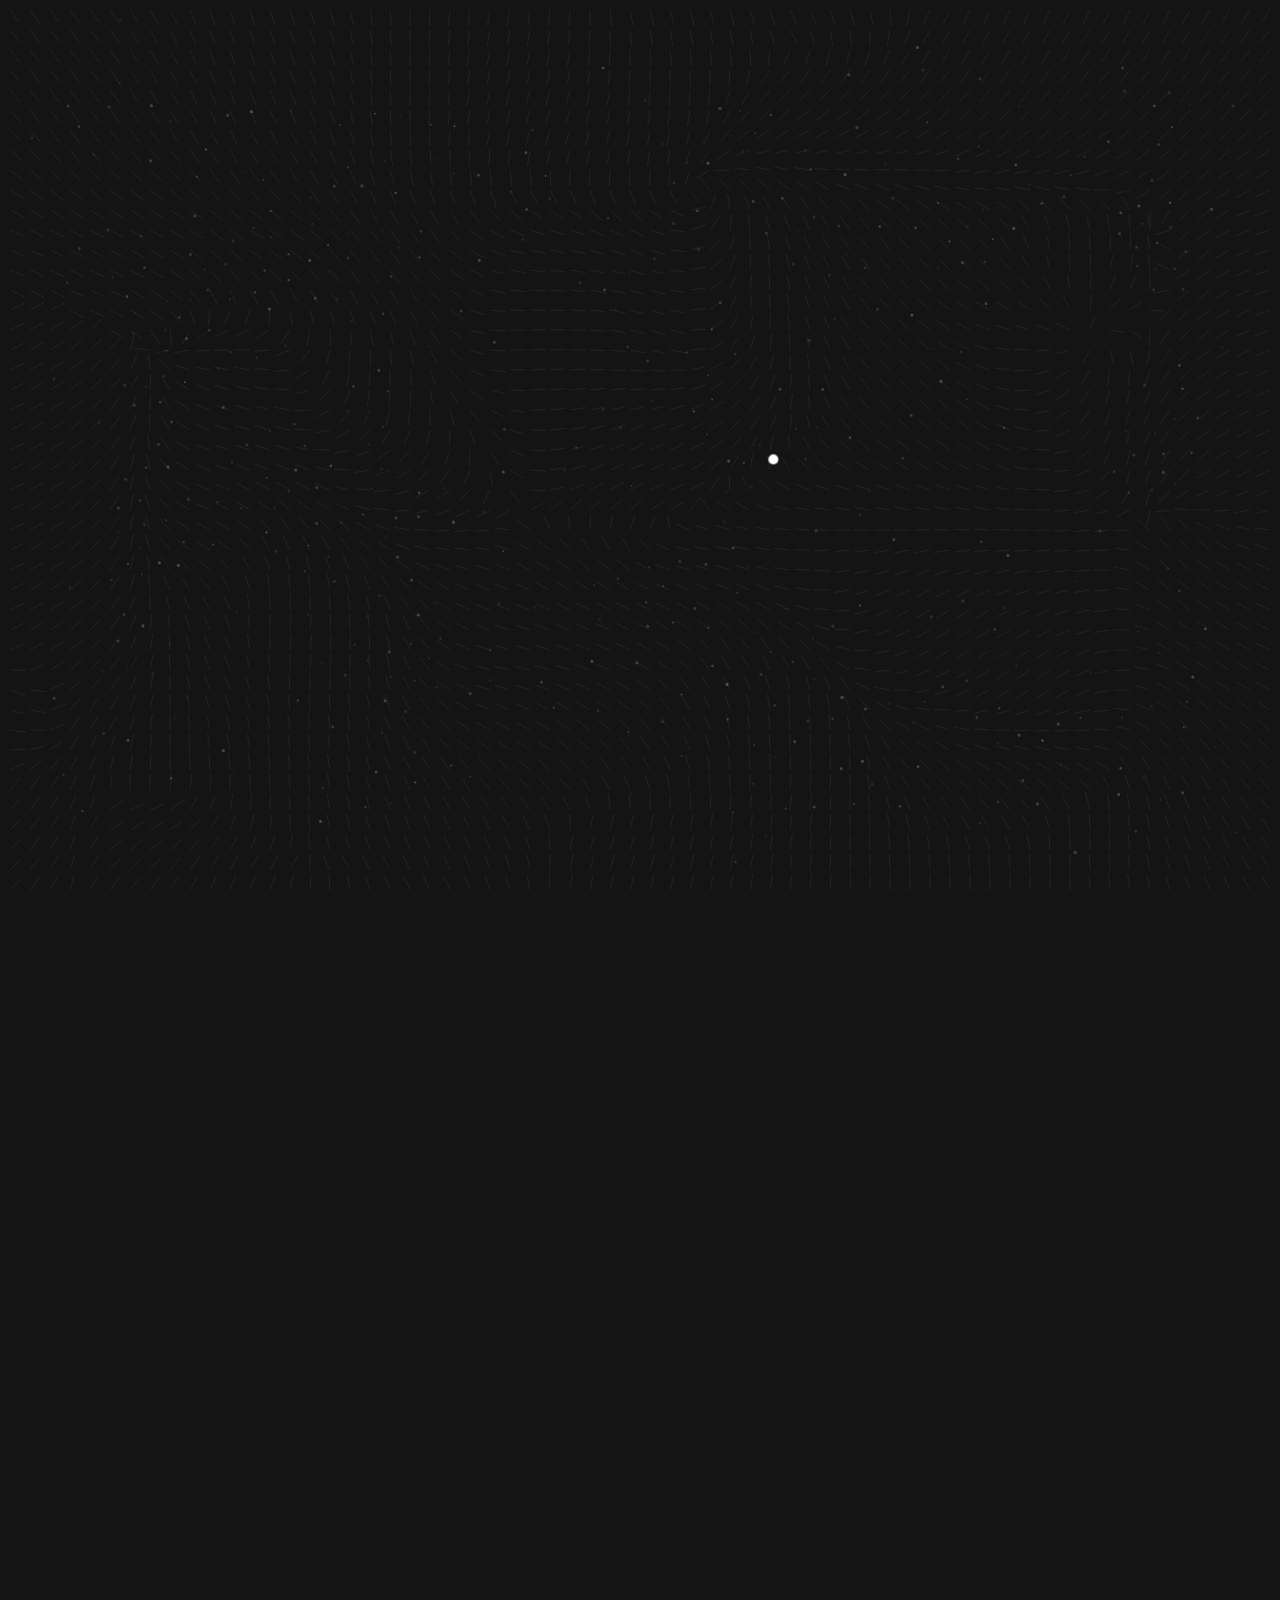
==== commit 3b2bb10c: "Home: new opening text, previous description moved under the teaser; intro types all lines of a long" ====
--- a/index.html
+++ b/index.html
@@ -226,6 +226,9 @@
     .essay-media {
       min-width: 0;
     }
+    .description-more {
+      margin-top: 1.5rem;
+    }
     .essay-video {
       position: relative;
       width: 100%;
@@ -445,11 +448,18 @@
          to (the window minus the menu bar and a margin above and below). The
          button scrolls it right under the menu bar. */
       .essay-entry {
-        margin-left: var(--page-left);
-        width: min(calc(100% - var(--page-left)), calc((100vh - var(--bar-h) - 2 * var(--margin)) * 16 / 9));
         scroll-margin-top: calc(var(--bar-h) + var(--margin));
         /* tall enough that the page can scroll all the way down to it */
         min-height: calc(100vh - var(--bar-h) - 2 * var(--margin));
+      }
+      .essay-media {
+        margin-left: var(--page-left);
+        width: min(calc(100% - var(--page-left)), calc((100vh - var(--bar-h) - 2 * var(--margin)) * 16 / 9));
+      }
+      /* the text under the teaser: the same column as the description above
+         (percentages resolve against the same width, the entry is full width) */
+      .essay-entry .description-more {
+        margin-top: 1.5rem;
       }
 
       /* the description is one block, flush left, from column 2 to the right
@@ -588,7 +598,7 @@
         <p class="media-caption">Recording of the installation</p>
       </div>
 
-      <p class="description stack-item">Current’s Wanderers was active for sixteen days, from June 11 to June 26, 2026, at the ZHdK diploma Exhibition. During that period of time, it enabled a real-time physical interaction with plankton life in Lake Greifensee. This might have been one of the first attempts to bridge the perceptual gap between planktonic and human ecosystems through a real-time multisensory interface.</p>
+      <p class="description stack-item">There is a deeply poetic quality in defining a group of living beings by their inability to resist the movement of aquatic currents. Plankton are wandering entities, guided by the forces that animate the very substance composing the entirety of their universe: water. It is precisely this medium that, despite physically separating plankton from the terrestrial environments humans typically inhabit, offers a fundamental point of connection through which these life forms can be approached.</p>
       <button class="trailer-link" id="trailerLink" type="button">[↓ Video Trailer ↓]</button>
       </div>
 
@@ -607,6 +617,7 @@
             </div>
           </div>
         </div>
+        <p class="description description-more stack-item">Current’s Wanderers was active for sixteen days, from June 11 to June 26, 2026, at the ZHdK diploma Exhibition. During that period of time, it enabled a real-time physical interaction with plankton life in Lake Greifensee. This might have been one of the first attempts to bridge the perceptual gap between planktonic and human ecosystems through a real-time multisensory interface.</p>
       </div>
 
     </div>
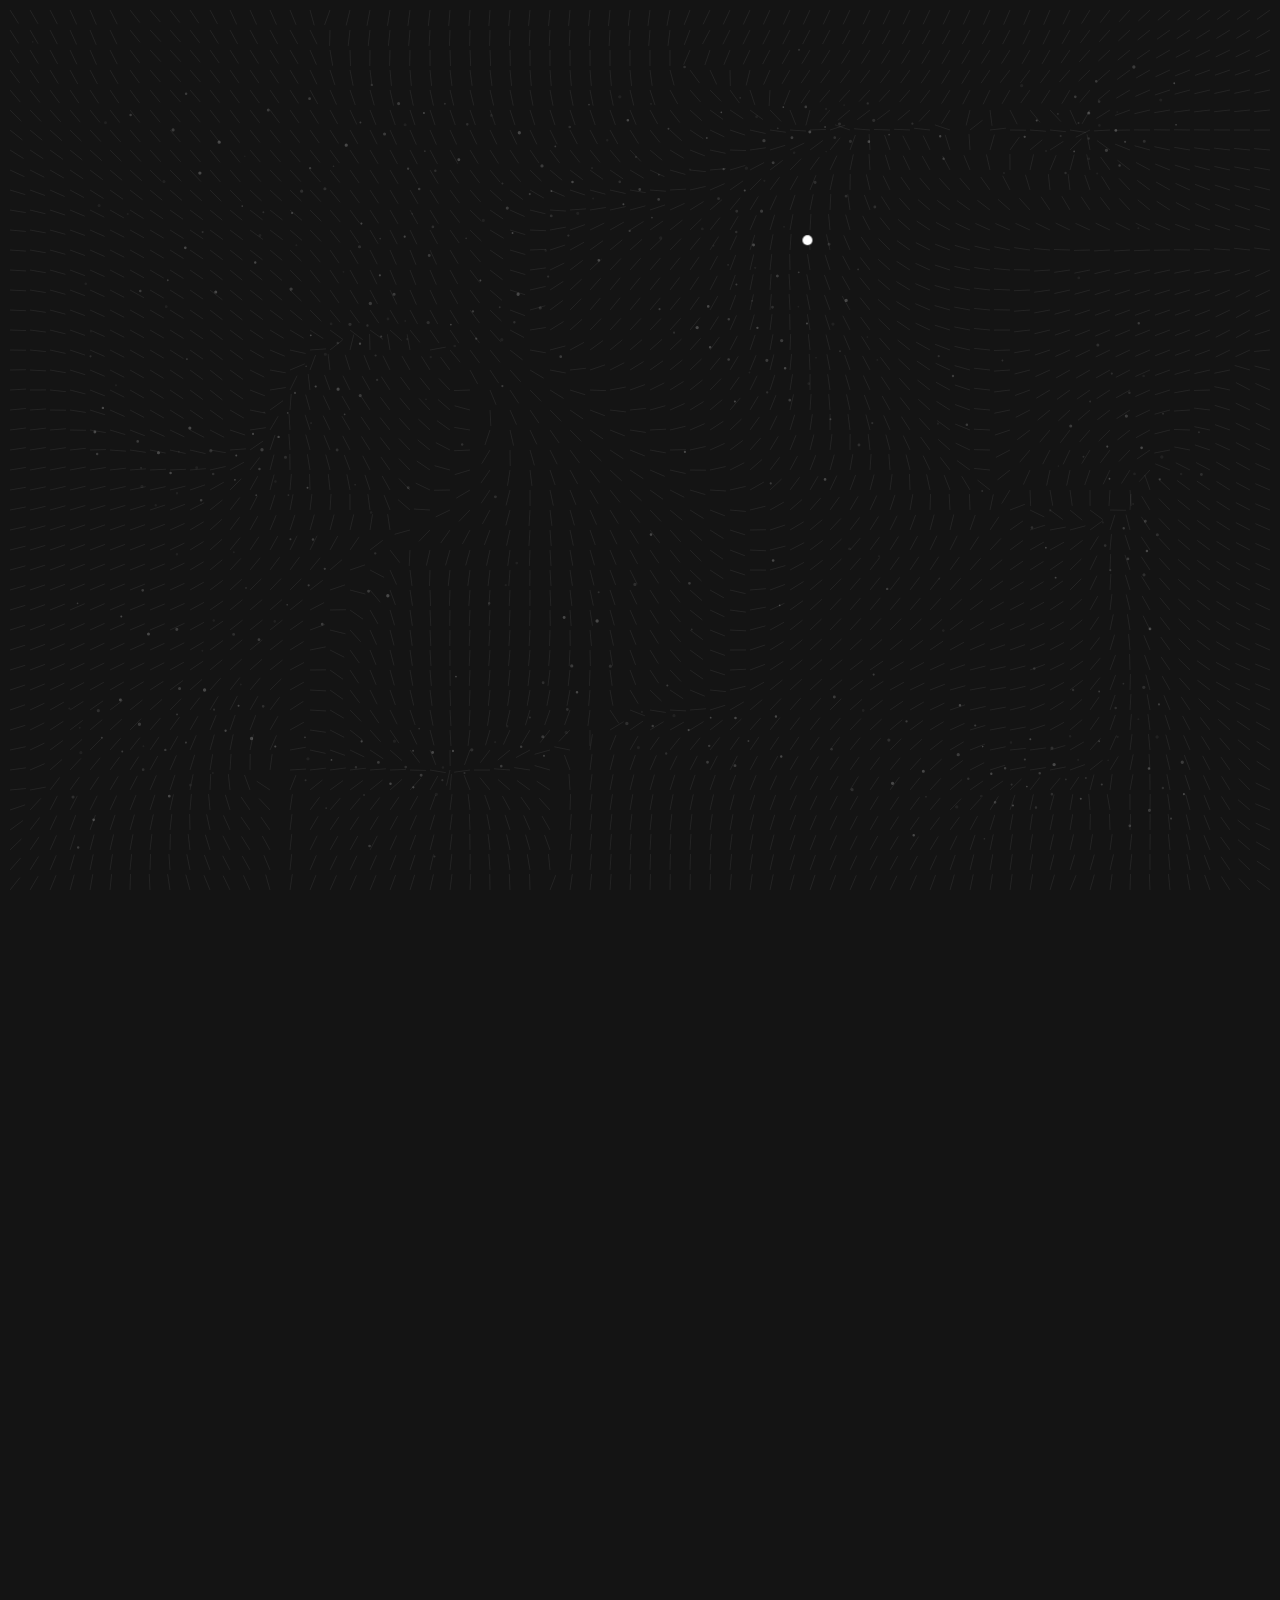
==== commit 5b2143b2: "Credits on the six-column grid with a drawer in both layouts; foldable chapters in Documentation - C" ====
--- a/index.html
+++ b/index.html
@@ -560,25 +560,29 @@
 
     <h1 class="title"><span class="prefix">01&nbsp;·&nbsp;</span><span class="rest"><span class="seg1">Current’s Wanderers</span> <span class="dot">·</span> <span class="seg2">A Real-Time Bridge to Plankton Life</span></span></h1>
 
-    <div class="credits" id="credits" role="region" aria-label="Credits">
-      <div class="credits-inner">
-        <p>Massimo Bordogna · Master Thesis Project · 2024-2026 · Interaction Design ZHdK · Department of Design</p>
-        <p><span class="credits-sep"> / </span>Mentors · Prof. Dr. Karmen Franinović, Luke Franzke and Anthea Oestreicher</p>
-        <p><span class="credits-sep"> / </span>Teaching Assistant · Duy Bui</p>
-        <p><span class="credits-sep"> / </span>External collaborators · Marta Reyes and Stefanie Eyring · Eawag «Swiss Federal Institute of Aquatic Science and Technology» · Aquascope</p>
-      </div>
-    </div>
     <div class="credits-backdrop" id="creditsBackdrop"></div>
 
     <div class="content-row">
     <nav class="site-nav">
       <button class="nav-toggle" id="navToggle" type="button">[Menu]</button>
+      <button class="credits-toggle-v" id="creditsToggleV" type="button" aria-expanded="false" aria-controls="credits">[Credits]</button>
       <div class="nav-list" id="navList">
         <a href="index.html" class="active"><span class="nav-num">[01]·</span>[Current’s Wanderers]</a>
         <a href="video-essays.html"><span class="nav-num">[02]·</span>[Video Essays]</a>
         <a href="written-thesis.html"><span class="nav-num">[03]·</span>[Written Thesis]</a>
         <a href="documentation.html"><span class="nav-num">[04]·</span>[Documentation]</a>
         <button class="credits-toggle" id="creditsToggle" type="button" aria-expanded="false" aria-controls="credits">[Credits]</button>
+      </div>
+      <div class="credits" id="credits" role="region" aria-label="Credits">
+        <div class="credits-inner">
+          <div class="cr cr-id">Massimo Bordogna<br>Master Thesis Project<br>2024-2026</div>
+          <div class="cr cr-dept">Interaction Design ZHdK<br>Department of Design</div>
+          <div class="cr cr-team">Mentors · Prof. Dr. Karmen Franinović, Luke Franzke and Anthea Oestreicher<span class="credits-sep"> / </span>Teaching Assistant · Duy Bui<span class="credits-sep"> / </span>External collaborators · Marta Reyes and Stefanie Eyring · Eawag «Swiss Federal Institute of Aquatic Science and Technology» · Aquascope</div>
+          <div class="cr cr-exh">Exhibitions<br><a href="https://www.zhdk.ch/en/event/61449" target="_blank" rel="noopener noreferrer">2026 Hybrid Affections</a><br><a href="https://design.zhdk.ch/en/diploma-archive/2026/?special_field=interaction-design" target="_blank" rel="noopener noreferrer">2026 ZHdK Diploma Exhibition</a><br><a href="https://fantoche.ch/en/gramme/REFRESH-x-Fantoche-%25235~prg3527" target="_blank" rel="noopener noreferrer">2026 REFRESH x Fantoche</a></div>
+          <div class="cr cr-ack">Acknowledgements<br>Winner ZHdK Förderpreis<br>Nominee ZHdK Punch Preis</div>
+          <div class="cr cr-fp">Fonts used in the project<br><a href="https://www.collletttivo.it/typefaces/apfel-grotezk" target="_blank" rel="noopener noreferrer">Apfel Grotezk</a><br><a href="https://pangrampangram.com/products/kyoto" target="_blank" rel="noopener noreferrer">PP Kyoto</a><br><a href="https://www.collletttivo.it/typefaces/necto-mono" target="_blank" rel="noopener noreferrer">Necto Mono</a></div>
+          <div class="cr cr-fw">Fonts used in the website<br><a href="https://lokalcontainer.com" target="_blank" rel="noopener noreferrer">BDO Grotesk</a><br><a href="https://www.collletttivo.it/typefaces/apfel-grotezk" target="_blank" rel="noopener noreferrer">Apfel Grotezk</a><br><a href="https://github.com/paper-design/paper-mono" target="_blank" rel="noopener noreferrer">Paper Mono</a></div>
+        </div>
       </div>
     </nav>
 
--- a/style.css
+++ b/style.css
@@ -46,6 +46,7 @@
   --gutter: 20px;
   /* distance from the top edge to the credits (a tenth of --margin) */
   --credits-top: 2px;
+  --drawer-ms: 450ms;
   --mono: clamp(11px, 0.9vw, 15px);
   /* gap between the top of the first menu item's box and its visible text:
      desktop content starts here so it lines up with that text */
@@ -181,14 +182,47 @@
   color: var(--fg-dim);
 }
 
-/* credits read as one continuous line of text, entries separated by slashes
-   (on every screen size; it wraps like normal text when it doesn't fit) */
-.credits p {
+/* the credits sit on the page's six-column grid: who and where (columns 1-2), the team (3-6), and under
+   them, half a line below, exhibitions, acknowledgements and the fonts (columns 1-4). On a vertical
+   screen the blocks follow one another, a blank line apart. The team is one line of text, entries
+   separated by slashes, that wraps like normal text. */
+.credits-inner {
+  display: grid;
+  grid-template-columns: minmax(0, 1fr);
+  row-gap: 1.1em;
+}
+/* (the drawer sits inside the menu: it must not take the menu's nowrap, line height or link style) */
+.site-nav .credits {
+  white-space: normal;
+  line-height: 1.1;
+}
+.site-nav .credits a,
+.site-nav .credits a:hover {
   display: inline;
+  width: auto;
+  color: inherit;
+  text-decoration: underline;
+  text-decoration-thickness: 0.5px;
+  text-underline-offset: 1px;               /* close to the letters, so that it stays clear of the line below */
+}
+@media (orientation: landscape) {
+  .credits-inner {
+    grid-template-columns: repeat(6, minmax(0, 1fr));
+    column-gap: var(--gutter);
+    row-gap: 0.55em;                       /* half a line between the blocks above and below */
+  }
+  .cr-id { grid-column: 1; grid-row: 1; }
+  .cr-dept { grid-column: 2; grid-row: 1; }
+  .cr-team { grid-column: 3 / 7; grid-row: 1; }
+  .cr-exh { grid-column: 1; grid-row: 2; }
+  .cr-ack { grid-column: 2; grid-row: 2; }
+  .cr-fp { grid-column: 3; grid-row: 2; }
+  .cr-fw { grid-column: 4; grid-row: 2; }
 }
 
 /* the credits drawer's pieces only exist in the horizontal layout */
 .credits-toggle,
+.credits-toggle-v,
 .credits-backdrop {
   display: none;
 }
@@ -373,8 +407,8 @@
   }
   /* same distance from the drawer's edges as the menu has from the window's top */
   .credits-inner {
-    /* the text starts at column 2 of the six-column grid */
-    padding: calc(var(--margin) / 2) var(--margin) calc(var(--margin) / 2) calc(16.6667% + (var(--margin) * 4 + var(--gutter)) / 6);
+    /* the text starts at column 1 of the six-column grid */
+    padding: calc(var(--margin) / 2) var(--margin);
   }
 
   /* invisible: clicking the page under the bar closes the drawer */
@@ -451,10 +485,62 @@
     width: auto;
   }
 
+  /* the menu line sits at the top: [Menu] on the left, [Credits] on the right; the credits drawer opens
+     above them, pushing the menu and the page down, as in the horizontal layout */
+  .site-nav {
+    order: -3;                       /* the menu line is the first thing on the page, above the title, as in the horizontal layout */
+    margin-bottom: -1rem;            /* (halves the menu -> title distance: flex gap 20px + title padding) */
+    display: flex;
+    flex-wrap: wrap;
+    justify-content: space-between;
+    align-items: baseline;
+  }
+  .credits-toggle-v {
+    display: block;
+    background: none;
+    border: none;
+    padding: 0;
+    color: var(--fg-dim);
+    font: inherit;
+    line-height: inherit;
+    cursor: pointer;
+    transition: color 0.2s ease;
+  }
+  .credits-toggle-v:hover,
+  .credits-open .credits-toggle-v {
+    color: var(--fg);
+  }
+  .nav-list {
+    order: 3;
+    flex: 0 0 100%;
+  }
   .credits {
-    order: -2;
-    /* halves the credits -> title distance (flex gap 20px + title padding) */
-    margin-bottom: -1rem;
+    order: -1;                       /* above the menu line, as in the horizontal layout */
+    flex: 0 0 100%;
+    height: 0;
+    margin-bottom: 0;
+    overflow: hidden;
+    background: #f5f5f5;
+    color: #000;
+    visibility: hidden;
+    transition: height var(--drawer-ms) cubic-bezier(0.22, 0.8, 0.26, 1),
+                margin-bottom var(--drawer-ms) cubic-bezier(0.22, 0.8, 0.26, 1),
+                visibility 0s linear var(--drawer-ms);
+  }
+  .credits-open .credits {
+    height: var(--drawer-h);
+    margin-bottom: 0.5rem;
+    visibility: visible;
+    transition-delay: 0s;
+  }
+  /* two columns: who and where, the team across both, then the rest two by two */
+  .credits-inner {
+    padding: 0.75rem;
+    grid-template-columns: repeat(2, minmax(0, 1fr));
+    column-gap: var(--gutter);
+  }
+  .cr-team {
+    grid-column: 1 / 3;
   }
   .title {
     order: -1;
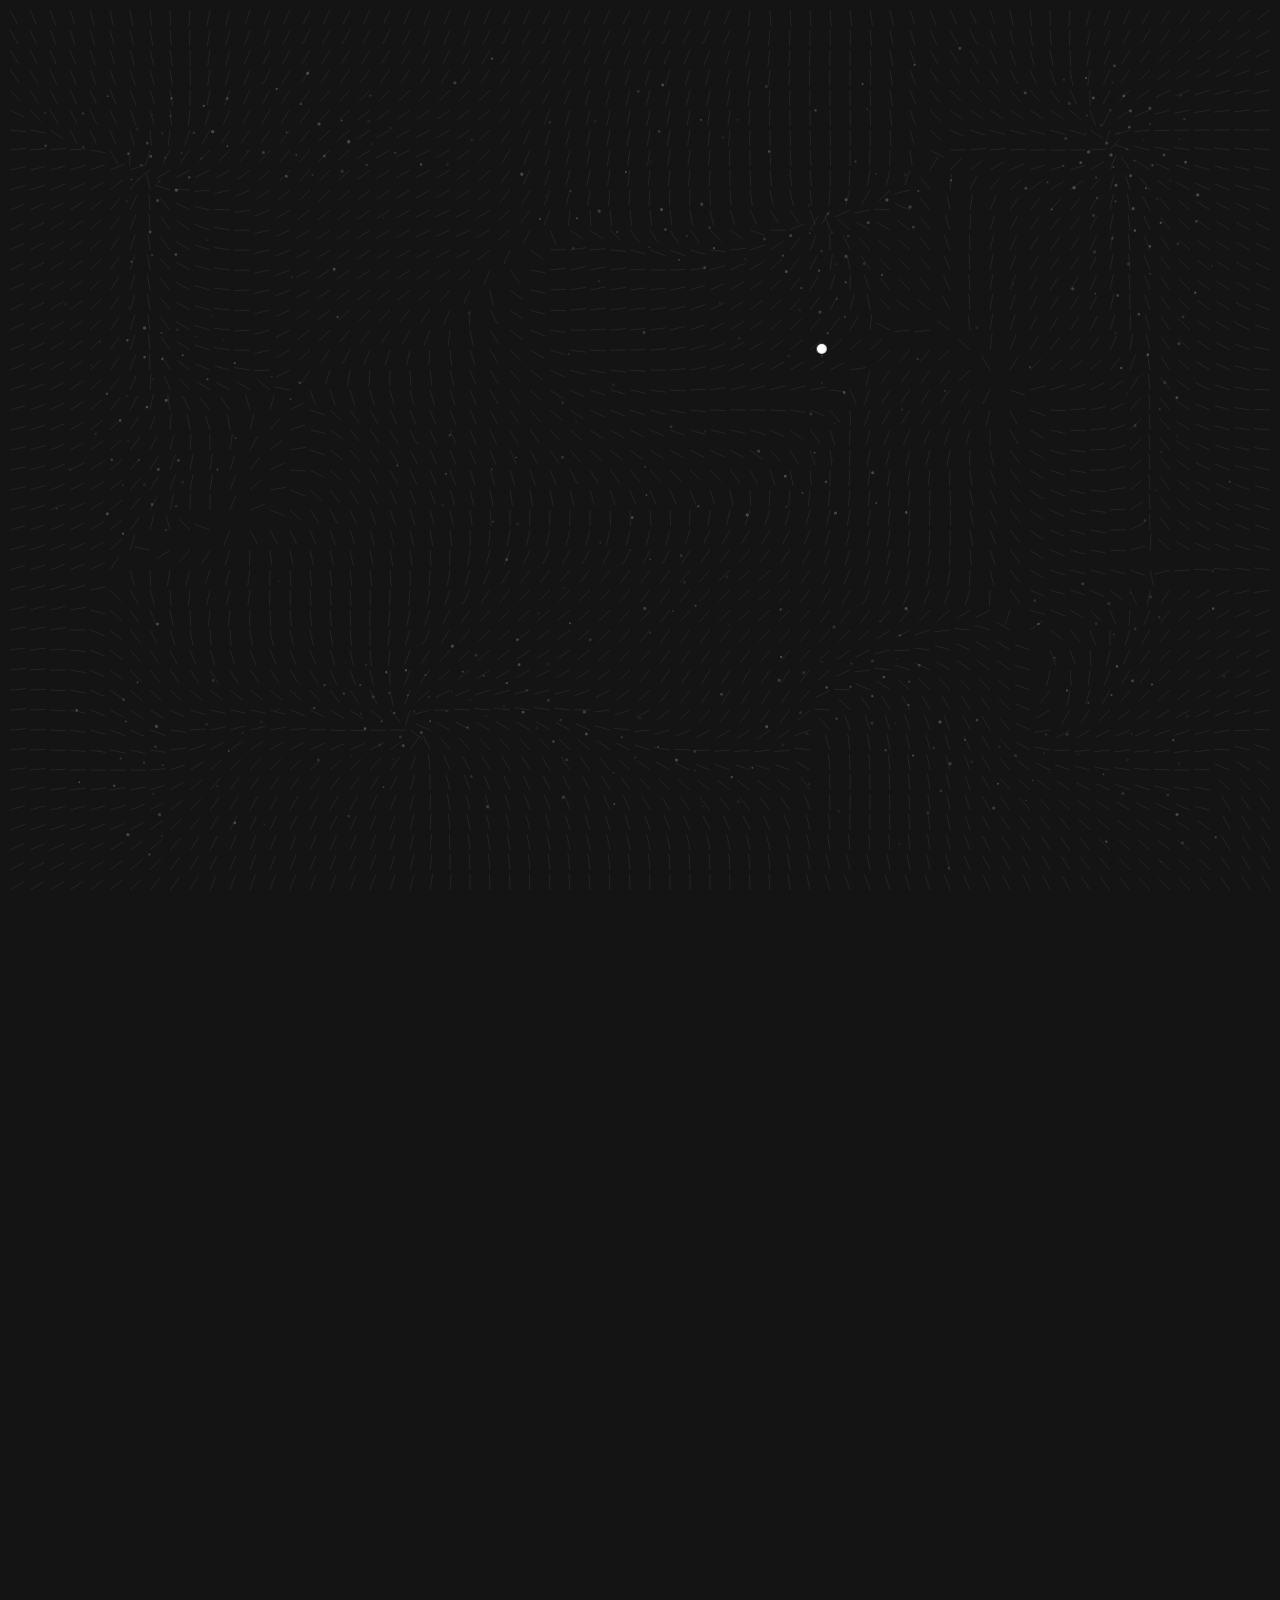
==== commit 487556d0: "Credits: BDO Grotesk links to its own page Co-Authored-By: Claude Sonnet 5.5 <noreply@anthropic.com>" ====
--- a/index.html
+++ b/index.html
@@ -581,7 +581,7 @@
           <div class="cr cr-exh">Exhibitions<br><a href="https://www.zhdk.ch/en/event/61449" target="_blank" rel="noopener noreferrer">2026 Hybrid Affections</a><br><a href="https://design.zhdk.ch/en/diploma-archive/2026/?special_field=interaction-design" target="_blank" rel="noopener noreferrer">2026 ZHdK Diploma Exhibition</a><br><a href="https://fantoche.ch/en/gramme/REFRESH-x-Fantoche-%25235~prg3527" target="_blank" rel="noopener noreferrer">2026 REFRESH x Fantoche</a></div>
           <div class="cr cr-ack">Acknowledgements<br>Winner ZHdK Förderpreis<br>Nominee ZHdK Punch Preis</div>
           <div class="cr cr-fp">Fonts used in the project<br><a href="https://www.collletttivo.it/typefaces/apfel-grotezk" target="_blank" rel="noopener noreferrer">Apfel Grotezk</a><br><a href="https://pangrampangram.com/products/kyoto" target="_blank" rel="noopener noreferrer">PP Kyoto</a><br><a href="https://www.collletttivo.it/typefaces/necto-mono" target="_blank" rel="noopener noreferrer">Necto Mono</a></div>
-          <div class="cr cr-fw">Fonts used in the website<br><a href="https://lokalcontainer.com" target="_blank" rel="noopener noreferrer">BDO Grotesk</a><br><a href="https://www.collletttivo.it/typefaces/apfel-grotezk" target="_blank" rel="noopener noreferrer">Apfel Grotezk</a><br><a href="https://github.com/paper-design/paper-mono" target="_blank" rel="noopener noreferrer">Paper Mono</a></div>
+          <div class="cr cr-fw">Fonts used in the website<br><a href="https://lokalcontainer.com/BDO-Grotesk" target="_blank" rel="noopener noreferrer">BDO Grotesk</a><br><a href="https://www.collletttivo.it/typefaces/apfel-grotezk" target="_blank" rel="noopener noreferrer">Apfel Grotezk</a><br><a href="https://github.com/paper-design/paper-mono" target="_blank" rel="noopener noreferrer">Paper Mono</a></div>
         </div>
       </div>
     </nav>
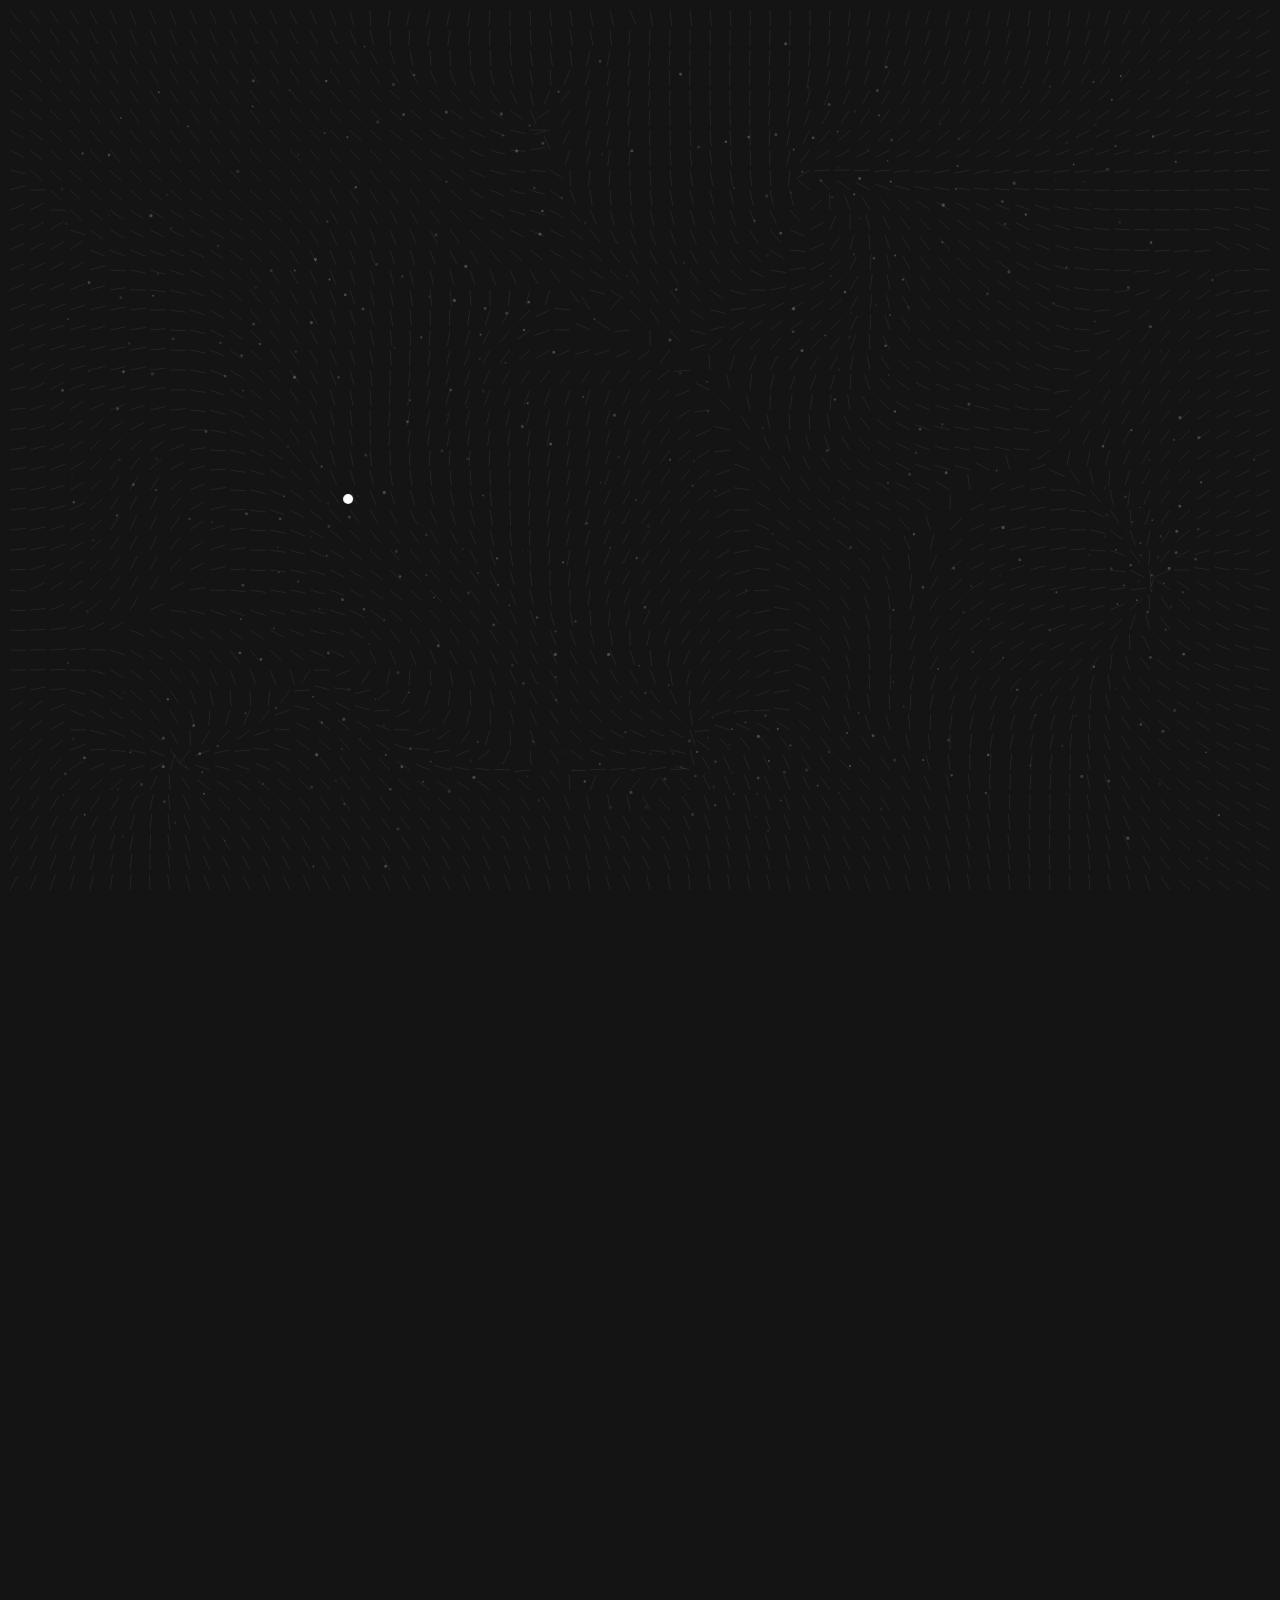
==== commit 9c942a74: "Credits: Paper Mono links to its page Co-Authored-By: Claude Sonnet 5.5 <noreply@anthropic.com>" ====
--- a/index.html
+++ b/index.html
@@ -581,7 +581,7 @@
           <div class="cr cr-exh">Exhibitions<br><a href="https://www.zhdk.ch/en/event/61449" target="_blank" rel="noopener noreferrer">2026 Hybrid Affections</a><br><a href="https://design.zhdk.ch/en/diploma-archive/2026/?special_field=interaction-design" target="_blank" rel="noopener noreferrer">2026 ZHdK Diploma Exhibition</a><br><a href="https://fantoche.ch/en/gramme/REFRESH-x-Fantoche-%25235~prg3527" target="_blank" rel="noopener noreferrer">2026 REFRESH x Fantoche</a></div>
           <div class="cr cr-ack">Acknowledgements<br>Winner ZHdK Förderpreis<br>Nominee ZHdK Punch Preis</div>
           <div class="cr cr-fp">Fonts used in the project<br><a href="https://www.collletttivo.it/typefaces/apfel-grotezk" target="_blank" rel="noopener noreferrer">Apfel Grotezk</a><br><a href="https://pangrampangram.com/products/kyoto" target="_blank" rel="noopener noreferrer">PP Kyoto</a><br><a href="https://www.collletttivo.it/typefaces/necto-mono" target="_blank" rel="noopener noreferrer">Necto Mono</a></div>
-          <div class="cr cr-fw">Fonts used in the website<br><a href="https://lokalcontainer.com/BDO-Grotesk" target="_blank" rel="noopener noreferrer">BDO Grotesk</a><br><a href="https://www.collletttivo.it/typefaces/apfel-grotezk" target="_blank" rel="noopener noreferrer">Apfel Grotezk</a><br><a href="https://github.com/paper-design/paper-mono" target="_blank" rel="noopener noreferrer">Paper Mono</a></div>
+          <div class="cr cr-fw">Fonts used in the website<br><a href="https://lokalcontainer.com/BDO-Grotesk" target="_blank" rel="noopener noreferrer">BDO Grotesk</a><br><a href="https://www.collletttivo.it/typefaces/apfel-grotezk" target="_blank" rel="noopener noreferrer">Apfel Grotezk</a><br><a href="https://paper.design/mono" target="_blank" rel="noopener noreferrer">Paper Mono</a></div>
         </div>
       </div>
     </nav>
